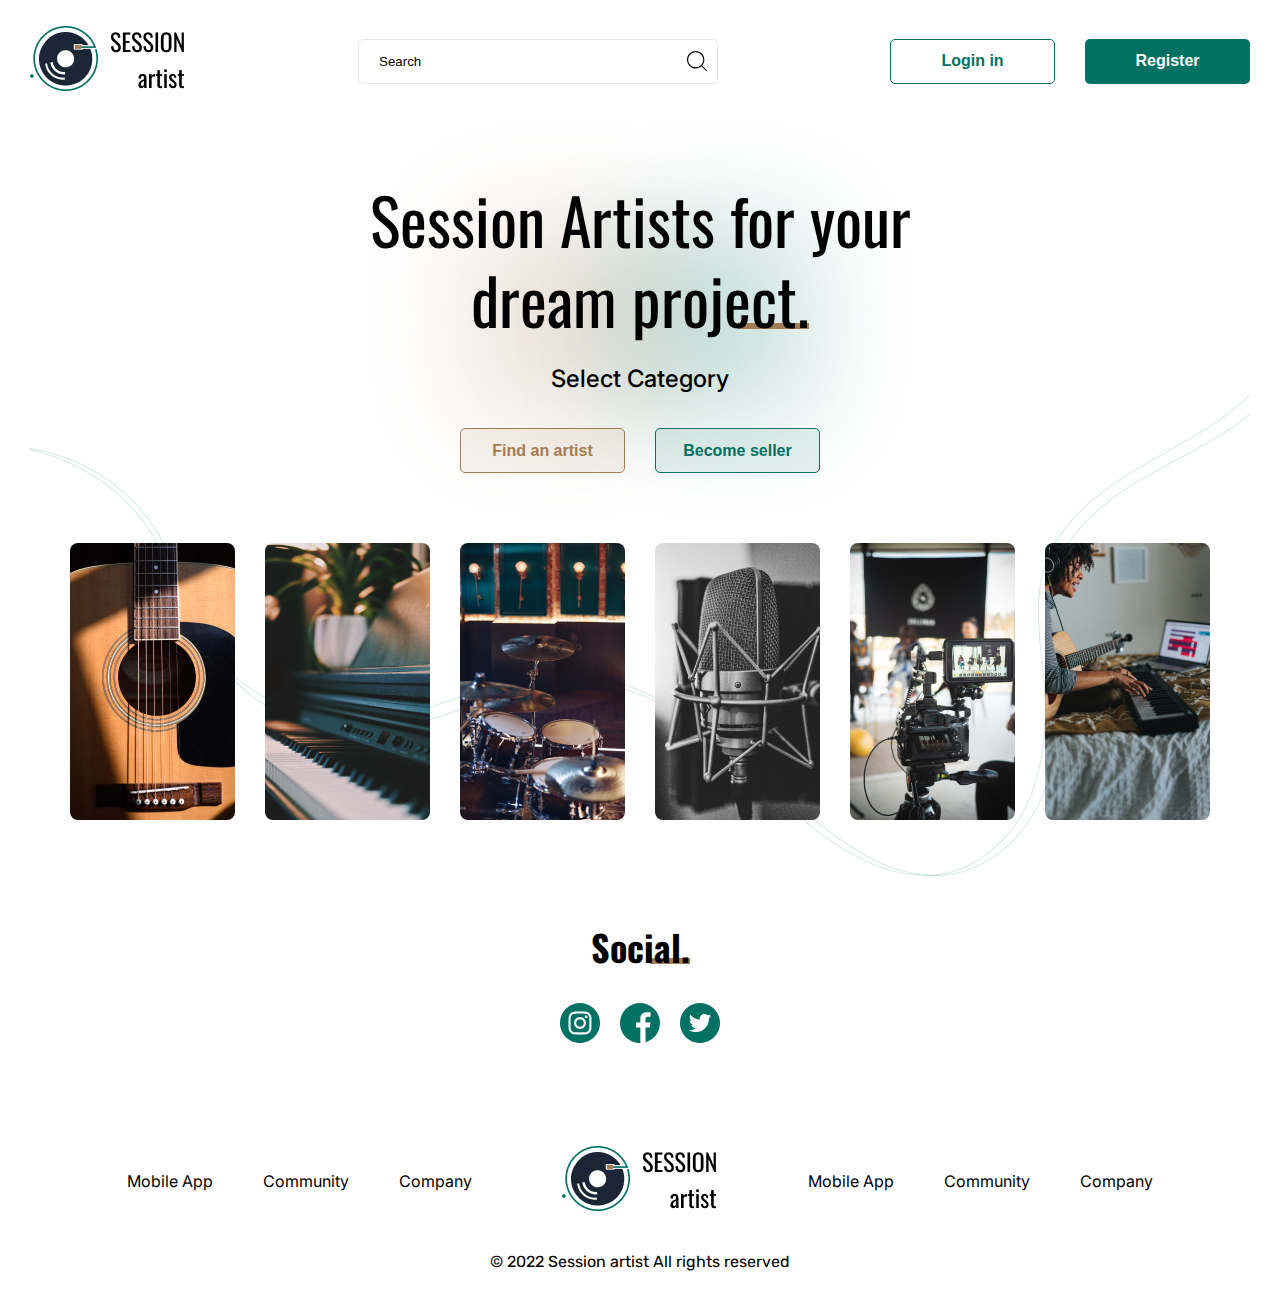
==== index.html @ 49d8aabd "changed styled buttons" ====
<!DOCTYPE html>
<html lang="ru">

<head>
    <meta charset="utf-8">
    <meta http-equiv="X-UA-Compatible" content="IE=edge">
    <meta name="viewport" content="width=device-width, initial-scale=1.0">
    <link href="./css/style.css" rel="stylesheet">
    <title>Session Artist</title>
</head>

<body>
    <header>
        <div class="container">
            <div class="header__wrap">
                <a href="/"><img src="./images/logo.png" alt="logo" /></a>

                <div class="search-block">
                    <svg width="20" height="20" viewBox="0 0 20 20" fill="none" xmlns="http://www.w3.org/2000/svg">
                        <path
                            d="M19.7256 18.9889L15.2097 14.4538C16.5957 12.8665 17.3604 10.8581 17.3604 8.72728C17.3604 6.40138 16.4584 4.21493 14.8209 2.57041C13.1834 0.925893 11.0062 0.0200195 8.69023 0.0200195C6.37422 0.0200195 4.19708 0.925893 2.55956 2.57041C0.922038 4.21493 0.0200195 6.40138 0.0200195 8.72728C0.0200195 11.0532 0.922038 13.2396 2.55956 14.8842C4.19708 16.5287 6.37422 17.4345 8.69023 17.4345C10.812 17.4345 12.8118 16.6665 14.3923 15.2746L18.9082 19.8098C19.0211 19.9231 19.169 19.9798 19.3169 19.9798C19.4648 19.9798 19.6127 19.9231 19.7256 19.8098C19.9513 19.583 19.9513 19.2157 19.7256 18.9889ZM3.3769 14.0633C1.95783 12.6379 1.17605 10.7428 1.17605 8.72728C1.17605 6.71175 1.95783 4.81667 3.3769 3.39125C4.79626 1.96612 6.68327 1.18099 8.69023 1.18099C10.6972 1.18099 12.5842 1.96612 14.0036 3.39125C15.4226 4.81667 16.2044 6.71175 16.2044 8.72728C16.2044 10.7428 15.4226 12.6379 14.0036 14.0633C12.5842 15.4885 10.6972 16.2736 8.69023 16.2736C6.68327 16.2736 4.79626 15.4885 3.3769 14.0633Z"
                            fill="black" />
                    </svg>
                    <input class="search-block__input" placeholder="Search" type="Search" id="site-search" name="q">
                </div>

                <div class="actions">
                    <button class="button-green-border">Login in</button>
                    <button class="button">Register</button>
                </div>
            </div>
        </div>
    </header>

    <section>
        <div class="container">
            <div class="offer">
                <div class="offer__info">

                    <h1 class="offer__title">Session Artists for your
                        dream <span class="offer__title_wrap line">project.</span></h1>
                    <span class="offer__description">Select Category</span>
                </div>

                <div class="actions">
                    <button class="button-brown">Find an artist</button>
                    <button class="button-green-border-light">Become seller</button>
                </div>

                <ul class="offer__list">
                    <li class="offer__item"><img src="./images/categories/guitar.png" alt="guitar" />
                        <div class="offer__item-popup">Guitar.</div>
                    </li>
                    <li class="offer__item"><img src="./images/categories/piano.png" alt="piano" />
                        <div class="offer__item-popup">Piano.</div>
                    </li>
                    <li class="offer__item"><img src="./images/categories/drums.png" alt="drums" />
                        <div class="offer__item-popup">Drums.</div>
                    </li>
                    <li class="offer__item"><img src="./images/categories/vocal.png" alt="vocal" />
                        <div class="offer__item-popup">Vocal.</div>
                    </li>
                    <li class="offer__item"><img src="./images/categories/video.png" alt="video" />
                        <div class="offer__item-popup">Video.</div>
                    </li>
                    <li class="offer__item"><img src="./images/categories/recorder.png" alt="recorder" />
                        <div class="offer__item-popup">Recorder.</div>
                    </li>
                </ul>

                <div class="social">
                    <h2 class="social__title">
                        <div class="social__title_wrap">Social.</div>
                    </h2>
                    <ul class="social__list">
                        <li class="social__item">
                            <a href="#"><svg width="40" height="40" viewBox="0 0 40 40" fill="none"
                                    xmlns="http://www.w3.org/2000/svg">
                                    <g clip-path="url(#clip0_19_472)">
                                        <path
                                            d="M23.8281 20C23.8281 22.1143 22.1143 23.8281 20 23.8281C17.8857 23.8281 16.1719 22.1143 16.1719 20C16.1719 17.8857 17.8857 16.1719 20 16.1719C22.1143 16.1719 23.8281 17.8857 23.8281 20Z"
                                            fill="#007163" />
                                        <path
                                            d="M28.9526 13.2269C28.7686 12.7282 28.475 12.2769 28.0936 11.9064C27.7231 11.5249 27.272 11.2313 26.7731 11.0473C26.3684 10.8901 25.7605 10.7031 24.6408 10.6521C23.4296 10.5969 23.0664 10.585 20 10.585C16.9333 10.585 16.5701 10.5966 15.3592 10.6518C14.2395 10.7031 13.6313 10.8901 13.2269 11.0473C12.728 11.2313 12.2766 11.5249 11.9064 11.9064C11.525 12.2769 11.2314 12.7279 11.0471 13.2269C10.8899 13.6315 10.7028 14.2397 10.6519 15.3594C10.5966 16.5704 10.5847 16.9335 10.5847 20.0002C10.5847 23.0667 10.5966 23.4298 10.6519 24.6411C10.7028 25.7607 10.8899 26.3687 11.0471 26.7733C11.2314 27.2723 11.5247 27.7233 11.9061 28.0938C12.2766 28.4753 12.7277 28.7689 13.2266 28.9529C13.6313 29.1104 14.2395 29.2974 15.3592 29.3484C16.5701 29.4036 16.933 29.4152 19.9997 29.4152C23.0667 29.4152 23.4299 29.4036 24.6405 29.3484C25.7602 29.2974 26.3684 29.1104 26.7731 28.9529C27.7747 28.5665 28.5663 27.7749 28.9526 26.7733C29.1098 26.3687 29.2969 25.7607 29.3481 24.6411C29.4034 23.4298 29.415 23.0667 29.415 20.0002C29.415 16.9335 29.4034 16.5704 29.3481 15.3594C29.2972 14.2397 29.1101 13.6315 28.9526 13.2269ZM20 25.8972C16.7429 25.8972 14.1025 23.2571 14.1025 19.9999C14.1025 16.7428 16.7429 14.1027 20 14.1027C23.2568 14.1027 25.8972 16.7428 25.8972 19.9999C25.8972 23.2571 23.2568 25.8972 20 25.8972ZM26.1304 15.2477C25.3693 15.2477 24.7522 14.6307 24.7522 13.8696C24.7522 13.1085 25.3693 12.4914 26.1304 12.4914C26.8915 12.4914 27.5085 13.1085 27.5085 13.8696C27.5082 14.6307 26.8915 15.2477 26.1304 15.2477Z"
                                            fill="#007163" />
                                        <path
                                            d="M20 0C8.95599 0 0 8.95599 0 20C0 31.044 8.95599 40 20 40C31.044 40 40 31.044 40 20C40 8.95599 31.044 0 20 0ZM31.4151 24.7348C31.3596 25.9573 31.1652 26.792 30.8813 27.5226C30.2847 29.0652 29.0652 30.2847 27.5226 30.8813C26.7923 31.1652 25.9573 31.3593 24.7351 31.4151C23.5104 31.4709 23.1192 31.4844 20.0003 31.4844C16.8811 31.4844 16.4902 31.4709 15.2652 31.4151C14.043 31.3593 13.208 31.1652 12.4777 30.8813C11.7111 30.593 11.0172 30.141 10.4434 29.5566C9.85931 28.9832 9.40735 28.2889 9.11896 27.5226C8.83514 26.7923 8.64075 25.9573 8.58521 24.7351C8.52875 23.5101 8.51562 23.1189 8.51562 20C8.51562 16.8811 8.52875 16.4899 8.5849 15.2652C8.64044 14.0427 8.83453 13.208 9.11835 12.4774C9.40674 11.7111 9.85901 11.0168 10.4434 10.4434C11.0168 9.85901 11.7111 9.40704 12.4774 9.11865C13.208 8.83484 14.0427 8.64075 15.2652 8.5849C16.4899 8.52905 16.8811 8.51562 20 8.51562C23.1189 8.51562 23.5101 8.52905 24.7348 8.58521C25.9573 8.64075 26.792 8.83484 27.5226 9.11835C28.2889 9.40674 28.9832 9.85901 29.5569 10.4434C30.141 11.0172 30.5933 11.7111 30.8813 12.4774C31.1655 13.208 31.3596 14.0427 31.4154 15.2652C31.4713 16.4899 31.4844 16.8811 31.4844 20C31.4844 23.1189 31.4713 23.5101 31.4151 24.7348Z"
                                            fill="#007163" />
                                    </g>
                                    <defs>
                                        <clipPath id="clip0_19_472">
                                            <rect width="40" height="40" fill="white" />
                                        </clipPath>
                                    </defs>
                                </svg>
                            </a></li>
                        <li class="social__item"> <a href="#"><svg width="40" height="40" viewBox="0 0 40 40"
                                    fill="none" xmlns="http://www.w3.org/2000/svg">
                                    <g clip-path="url(#clip0_21_476)">
                                        <path
                                            d="M40 20C40 8.95312 31.0469 0 20 0C8.95312 0 0 8.95312 0 20C0 31.0469 8.95312 40 20 40C20.1172 40 20.2344 40 20.3516 39.9922V24.4297H16.0547V19.4219H20.3516V15.7344C20.3516 11.4609 22.9609 9.13281 26.7734 9.13281C28.6016 9.13281 30.1719 9.26562 30.625 9.32812V13.7969H28C25.9297 13.7969 25.5234 14.7812 25.5234 16.2266V19.4141H30.4844L29.8359 24.4219H25.5234V39.2266C33.8828 36.8281 40 29.1328 40 20Z"
                                            fill="#007163" />
                                    </g>
                                    <defs>
                                        <clipPath id="clip0_21_476">
                                            <rect width="40" height="40" fill="white" />
                                        </clipPath>
                                    </defs>
                                </svg></a></li>
                        <li class="social__item"> <a href="#"><svg width="40" height="40" viewBox="0 0 40 40"
                                    fill="none" xmlns="http://www.w3.org/2000/svg">
                                    <path
                                        d="M20 0C8.97204 0 0 8.97204 0 20C0 31.0271 8.97204 40 20 40C31.0271 40 40 31.0271 40 20C40 8.97204 31.0288 0 20 0ZM28.9221 15.4225C28.931 15.6207 28.9358 15.8205 28.9358 16.0203C28.9358 22.1034 24.3068 29.1154 15.8374 29.1154C13.2377 29.1154 10.8177 28.3558 8.78112 27.0491C9.14122 27.0918 9.50777 27.1135 9.87916 27.1135C12.0366 27.1135 14.0208 26.3772 15.5966 25.143C13.5825 25.1059 11.8819 23.7751 11.2962 21.9455C11.5766 21.9987 11.8658 22.0285 12.1614 22.0285C12.5812 22.0285 12.9888 21.9737 13.3747 21.8682C11.2688 21.4461 9.68259 19.5859 9.68259 17.3544C9.68259 17.3351 9.68259 17.3149 9.6834 17.2964C10.3037 17.6404 11.0135 17.8482 11.7675 17.8716C10.5333 17.0474 9.72045 15.6376 9.72045 14.0409C9.72045 13.1966 9.94683 12.4055 10.3432 11.7256C12.6126 14.5114 16.0058 16.3433 19.8308 16.5367C19.7519 16.1991 19.7124 15.8487 19.7124 15.487C19.7124 12.9453 21.7731 10.8837 24.3148 10.8837C25.6392 10.8837 26.834 11.4428 27.675 12.3371C28.7247 12.1308 29.7076 11.749 30.5994 11.2197C30.253 12.2952 29.5255 13.1966 28.5725 13.767C29.5045 13.6558 30.3939 13.4093 31.2165 13.0428C30.6026 13.9644 29.822 14.7756 28.9221 15.4225Z"
                                        fill="#007163" />
                                </svg>
                            </a>
                        </li>
                    </ul>
                </div>
            </div>

        </div>
    </section>

    <footer>
        <div class="container">
            <nav class="footer__nav">
                <ul>
                    <li class="footer__nav-item"><a href="#">Mobile App</a></li>
                    <li class="footer__nav-item"><a href="#">Community</a></li>
                    <li class="footer__nav-item"><a href="#">Company</a></li>
                    <li class="footer__logo">
                        <a href="/"><img src="./images/logo.png" alt="logo" /></a>
                    </li>
                    <li class="footer__nav-item"><a href="#">Mobile App</a></li>
                    <li class="footer__nav-item"><a href="#">Community</a></li>
                    <li class="footer__nav-item"><a href="#">Company</a></li>
                </ul>
            </nav>
            <div class="copy">© 2022 Session artist All rights reserved</div>
        </div>
    </footer>

</body>

</html>
---- css/style.css ----
@import url("https://fonts.googleapis.com/css2?family=Oswald&display=swap");
@import url("https://fonts.googleapis.com/css2?family=Inter:wght@500&display=swap");
@import url("https://fonts.googleapis.com/css2?family=Inter&display=swap");
@import url("https://fonts.googleapis.com/css2?family=Rubik&display=swap");

:root {
  --main-bg-color: #007163;
  --white-text-color: #fff;
}

html,
body {
  margin: 0;
  color: #000;
  font-family: "Inter", sans-serif;
}

* {
  box-sizing: border-box;
  margin: 0;
  padding: 0;
}

::-webkit-scrollbar {
  width: 8px;
}

::-webkit-scrollbar-track {
  -webkit-box-shadow: 5px 5px 5px -5px rgba(34, 60, 80, 0.2) inset;
  background-color: #f9f9fd;
  border-radius: 10px;
}

::-webkit-scrollbar-thumb {
  border-radius: 10px;
  background: linear-gradient(180deg, rgba(0, 236, 209, 0.377), #007163);
}

h1,
h2,
h3 {
  font-family: "Oswald", sans-serif;
}

a {
  color: inherit;
  text-decoration: none;
}

.container {
  display: flex;
  flex-direction: column;
  justify-content: flex-start;
  align-items: center;
  width: 100%;
  max-width: 1440px;
  margin: 0 auto;
  padding: 0 30px;
  box-sizing: border-box;
  background-color: transparent;
}

.button {
  min-height: 45px;
  min-width: 165px;
  font-weight: 600;
  font-size: 16px;
  border-radius: 5px;
  cursor: pointer;
  transition: 0.25s;
  background-color: var(--main-bg-color);
  border: none;
  border-radius: 5px;
  color: var(--white-text-color);
}

.button:hover {
  background-color: #007163cc;
}

.button-green-border {
  background-color: transparent;
  min-height: 45px;
  min-width: 165px;
  font-weight: 600;
  font-size: 16px;
  border: 1px solid #007163;
  color: #007163;
  border-radius: 5px;
  cursor: pointer;
  transition: 0.25s;
}

.button-green-border:hover {
  background-color: #0071630d;
}

.button-green-border-light {
  background: rgba(0, 113, 99, 0.1);
  min-height: 45px;
  min-width: 165px;
  font-weight: 600;
  font-size: 16px;
  border: 1px solid #007163;
  color: #007163;
  border-radius: 5px;
  cursor: pointer;
  transition: 0.25s;
}

.button-green-border-light:hover {
  background-color: #00716338;
}

.button-brown {
  min-height: 45px;
  min-width: 165px;
  font-weight: 600;
  font-size: 16px;
  background-color: rgba(166, 124, 82, 0.1);
  border: 1px solid #a67c52;
  border-radius: 5px;
  color: #a67c52;
  cursor: pointer;
  transition: 0.25s;
}

.button-brown:hover {
  background-color: #a67c5238;
}

/*HEADER*/

.header__wrap {
  width: 100%;
  display: flex;
  justify-content: space-between;
  align-items: center;
  padding: 23px 0px 20px;
}

.search-block {
  display: flex;
  width: 100%;
  max-width: 360px;
  align-items: center;
  align-content: center;
  position: relative;
  z-index: 100;
}

.search-block svg {
  position: absolute;
  right: 11px;
}

.search-block__input {
  min-height: 45px;
  padding: 0px 40px 0px 20px;
  border: 1px solid #e8e8e8;
  border-radius: 5px;
  width: 100%;
}

.search-block__input::placeholder {
  color: #000000;
}

.search-block__input:focus {
  outline: 0;
}

.actions {
  display: flex;
  align-items: center;
  align-content: center;
  gap: 30px;
}

/*OFFER*/

.offer {
  display: flex;
  flex-direction: column;
  justify-content: center;
  align-items: center;
  width: 100%;
  background-image: url("/images/background.png");
  background-position: center;
  background-size: cover;
  padding: 60px 0px 100px;
  position: relative;
}

.offer__title {
  font-size: 64px;
  line-height: 80px;
  text-align: center;
  margin: 0 0 25px;
  position: relative;
  font-weight: 400;
  z-index: 100;
}

.offer__title_wrap {
  position: relative;
}

.offer__title_wrap:before {
  position: absolute;
  right: 0;
  bottom: 17px;
  z-index: -1;
  width: 40%;
  border-bottom: 6px solid #a67c52;
  content: "";
}

.offer__info {
  width: 100%;
  display: flex;
  justify-content: center;
  text-align: center;
  flex-direction: column;
  max-width: 545px;
  position: relative;
}

.offer__info:after {
  content: "";
  display: block;
  width: 200px;
  height: 200px;
  position: absolute;
  top: 40px;
  left: 45%;
  background: #007163;
  opacity: 0.2;
  filter: blur(50px);
}

.offer__info:before {
  content: "";
  display: block;
  width: 200px;
  height: 200px;
  position: absolute;
  top: 40px;
  right: 45%;
  background: #a67c52;
  opacity: 0.2;
  filter: blur(50px);
}

.offer__description {
  font-weight: 500;
  font-size: 24px;
  line-height: 29px;
  margin: 0 0 35px;
  position: relative;
  z-index: 100;
}

.offer .offer__list {
  width: 100%;
  display: flex;
  margin: 70px 0px 100px;
  justify-content: center;
  align-items: center;
  list-style: none;
  display: flex;
  gap: 30px;
}

.offer .offer__item {
  display: flex;
  position: relative;
  border-radius: 8px;
  overflow: hidden;
  cursor: pointer;
}

.offer__item-popup {
  display: flex;
  justify-content: center;
  align-items: center;
  opacity: 0;
  position: absolute;
  bottom: 0;
  left: 50%;
  transform: translate(-50%, 0);
  transition: 0.5s;
  height: 100%;
  width: 100%;
  font-size: 22px;
  background-image: linear-gradient(
    0deg,
    rgba(0, 113, 99, 0.7),
    rgba(0, 113, 99, 0.7)
  );
  padding: 10px 5px;
  color: #fff;
}

.offer .offer__item:hover .offer__item-popup {
  opacity: 1;
}

/*SOCIAL*/

.social {
  width: 100%;
  display: flex;
  justify-content: center;
  flex-direction: column;
  align-items: center;
}

.social__title {
  display: flex;
  justify-content: center;
  width: 100%;
  font-size: 36px;
  margin: 0 0 30px;
}

.social__title_wrap {
  position: relative;
}

.social__title_wrap:before {
  position: absolute;
  right: 0;
  bottom: 9px;
  z-index: -1;
  width: 40%;
  border-bottom: 6px solid #a67c52;
  content: "";
}

.social__list {
  display: flex;
  list-style: none;
  margin: 0;
  padding: 0;
  gap: 20px;
}

.social__item {
  display: flex;
  cursor: pointer;
  width: 40px;
  height: 40px;
}

.social__item:hover svg {
  opacity: 0.7;
}

/*FOOTER*/

footer {
  padding: 0 0 20px;
}

.footer__nav {
  display: flex;
  width: 100%;
  margin: 0 0 33px;
}

.footer__nav ul {
  display: flex;
  width: 100%;
  list-style: none;
  margin: 0;
  padding: 0;
  justify-content: center;
  align-items: center;
  gap: 50px;
}

.footer__nav-item {
  transition: 0.25s;
}

.footer__nav-item:hover {
  color: var(--main-bg-color);
}

.footer__logo {
  display: flex;
  margin: 0px 40px;
}

.copy {
  font-family: "Rubik";
}
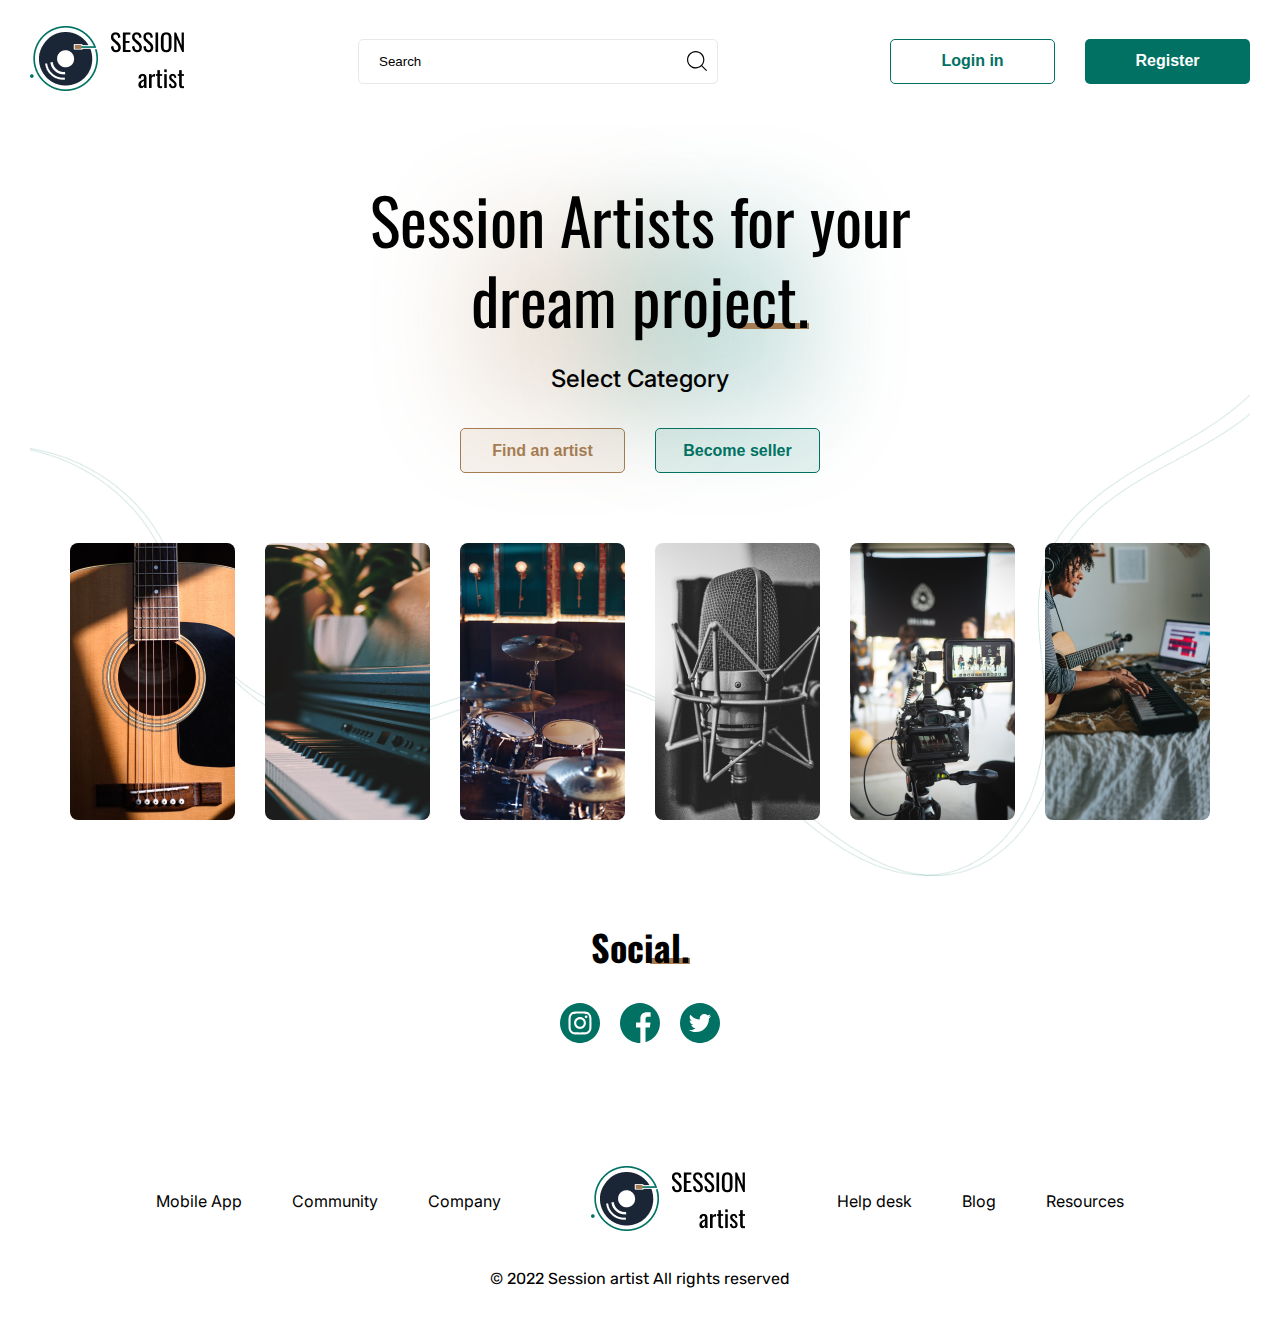
==== commit 8d8a2587: "add new page" ====
--- a/index.html
+++ b/index.html
@@ -10,137 +10,125 @@
 </head>
 
 <body>
-    <header>
-        <div class="container">
-            <div class="header__wrap">
-                <a href="/"><img src="./images/logo.png" alt="logo" /></a>
+    <div class="container">
+        <header>
+            <a href="/"><img src="./images/logo.png" alt="logo" /></a>
 
-                <div class="search-block">
-                    <svg width="20" height="20" viewBox="0 0 20 20" fill="none" xmlns="http://www.w3.org/2000/svg">
-                        <path
-                            d="M19.7256 18.9889L15.2097 14.4538C16.5957 12.8665 17.3604 10.8581 17.3604 8.72728C17.3604 6.40138 16.4584 4.21493 14.8209 2.57041C13.1834 0.925893 11.0062 0.0200195 8.69023 0.0200195C6.37422 0.0200195 4.19708 0.925893 2.55956 2.57041C0.922038 4.21493 0.0200195 6.40138 0.0200195 8.72728C0.0200195 11.0532 0.922038 13.2396 2.55956 14.8842C4.19708 16.5287 6.37422 17.4345 8.69023 17.4345C10.812 17.4345 12.8118 16.6665 14.3923 15.2746L18.9082 19.8098C19.0211 19.9231 19.169 19.9798 19.3169 19.9798C19.4648 19.9798 19.6127 19.9231 19.7256 19.8098C19.9513 19.583 19.9513 19.2157 19.7256 18.9889ZM3.3769 14.0633C1.95783 12.6379 1.17605 10.7428 1.17605 8.72728C1.17605 6.71175 1.95783 4.81667 3.3769 3.39125C4.79626 1.96612 6.68327 1.18099 8.69023 1.18099C10.6972 1.18099 12.5842 1.96612 14.0036 3.39125C15.4226 4.81667 16.2044 6.71175 16.2044 8.72728C16.2044 10.7428 15.4226 12.6379 14.0036 14.0633C12.5842 15.4885 10.6972 16.2736 8.69023 16.2736C6.68327 16.2736 4.79626 15.4885 3.3769 14.0633Z"
-                            fill="black" />
-                    </svg>
-                    <input class="search-block__input" placeholder="Search" type="Search" id="site-search" name="q">
-                </div>
+            <div class="search-block">
+                <svg width="20" height="20" viewBox="0 0 20 20" fill="none" xmlns="http://www.w3.org/2000/svg">
+                    <path
+                        d="M19.7256 18.9889L15.2097 14.4538C16.5957 12.8665 17.3604 10.8581 17.3604 8.72728C17.3604 6.40138 16.4584 4.21493 14.8209 2.57041C13.1834 0.925893 11.0062 0.0200195 8.69023 0.0200195C6.37422 0.0200195 4.19708 0.925893 2.55956 2.57041C0.922038 4.21493 0.0200195 6.40138 0.0200195 8.72728C0.0200195 11.0532 0.922038 13.2396 2.55956 14.8842C4.19708 16.5287 6.37422 17.4345 8.69023 17.4345C10.812 17.4345 12.8118 16.6665 14.3923 15.2746L18.9082 19.8098C19.0211 19.9231 19.169 19.9798 19.3169 19.9798C19.4648 19.9798 19.6127 19.9231 19.7256 19.8098C19.9513 19.583 19.9513 19.2157 19.7256 18.9889ZM3.3769 14.0633C1.95783 12.6379 1.17605 10.7428 1.17605 8.72728C1.17605 6.71175 1.95783 4.81667 3.3769 3.39125C4.79626 1.96612 6.68327 1.18099 8.69023 1.18099C10.6972 1.18099 12.5842 1.96612 14.0036 3.39125C15.4226 4.81667 16.2044 6.71175 16.2044 8.72728C16.2044 10.7428 15.4226 12.6379 14.0036 14.0633C12.5842 15.4885 10.6972 16.2736 8.69023 16.2736C6.68327 16.2736 4.79626 15.4885 3.3769 14.0633Z"
+                        fill="black" />
+                </svg>
+                <input class="search-block__input" placeholder="Search" type="Search" id="site-search" name="q">
+            </div>
 
-                <div class="actions">
-                    <button class="button-green-border">Login in</button>
-                    <button class="button">Register</button>
-                </div>
+            <div class="actions">
+                <button class="button-green-border">Login in</button>
+                <button class="button">Register</button>
             </div>
-        </div>
-    </header>
+        </header>
 
-    <section>
-        <div class="container">
-            <div class="offer">
-                <div class="offer__info">
+        <main class="offer">
+            <div class="offer__info">
+                <h1 class="offer__title">Session Artists for your
+                    dream <span class="offer__title_wrap line">project.</span></h1>
+                <span class="offer__description">Select Category</span>
+            </div>
 
-                    <h1 class="offer__title">Session Artists for your
-                        dream <span class="offer__title_wrap line">project.</span></h1>
-                    <span class="offer__description">Select Category</span>
-                </div>
+            <div class="actions">
+                <button class="button-brown">Find an artist</button>
+                <button class="button-green-border-light">Become seller</button>
+            </div>
 
-                <div class="actions">
-                    <button class="button-brown">Find an artist</button>
-                    <button class="button-green-border-light">Become seller</button>
-                </div>
+            <ul class="offer__list">
+                <li class="offer__item"><img src="./images/categories/guitar.png" alt="guitar" />
+                    <a href="guitarists.html" class="offer__item-popup">Guitar.</a>
+                </li>
+                <li class="offer__item"><img src="./images/categories/piano.png" alt="piano" />
+                    <div class="offer__item-popup">Piano.</div>
+                </li>
+                <li class="offer__item"><img src="./images/categories/drums.png" alt="drums" />
+                    <div class="offer__item-popup">Drums.</div>
+                </li>
+                <li class="offer__item"><img src="./images/categories/vocal.png" alt="vocal" />
+                    <div class="offer__item-popup">Vocal.</div>
+                </li>
+                <li class="offer__item"><img src="./images/categories/video.png" alt="video" />
+                    <div class="offer__item-popup">Video.</div>
+                </li>
+                <li class="offer__item"><img src="./images/categories/recorder.png" alt="recorder" />
+                    <div class="offer__item-popup">Recorder.</div>
+                </li>
+            </ul>
 
-                <ul class="offer__list">
-                    <li class="offer__item"><img src="./images/categories/guitar.png" alt="guitar" />
-                        <div class="offer__item-popup">Guitar.</div>
-                    </li>
-                    <li class="offer__item"><img src="./images/categories/piano.png" alt="piano" />
-                        <div class="offer__item-popup">Piano.</div>
-                    </li>
-                    <li class="offer__item"><img src="./images/categories/drums.png" alt="drums" />
-                        <div class="offer__item-popup">Drums.</div>
-                    </li>
-                    <li class="offer__item"><img src="./images/categories/vocal.png" alt="vocal" />
-                        <div class="offer__item-popup">Vocal.</div>
-                    </li>
-                    <li class="offer__item"><img src="./images/categories/video.png" alt="video" />
-                        <div class="offer__item-popup">Video.</div>
-                    </li>
-                    <li class="offer__item"><img src="./images/categories/recorder.png" alt="recorder" />
-                        <div class="offer__item-popup">Recorder.</div>
+            <div class="social">
+                <h2 class="social__title">
+                    <div class="social__title_wrap">Social.</div>
+                </h2>
+                <ul class="social__list">
+                    <li class="social__item">
+                        <a href="#"><svg width="40" height="40" viewBox="0 0 40 40" fill="none"
+                                xmlns="http://www.w3.org/2000/svg">
+                                <g clip-path="url(#clip0_19_472)">
+                                    <path
+                                        d="M23.8281 20C23.8281 22.1143 22.1143 23.8281 20 23.8281C17.8857 23.8281 16.1719 22.1143 16.1719 20C16.1719 17.8857 17.8857 16.1719 20 16.1719C22.1143 16.1719 23.8281 17.8857 23.8281 20Z"
+                                        fill="#007163" />
+                                    <path
+                                        d="M28.9526 13.2269C28.7686 12.7282 28.475 12.2769 28.0936 11.9064C27.7231 11.5249 27.272 11.2313 26.7731 11.0473C26.3684 10.8901 25.7605 10.7031 24.6408 10.6521C23.4296 10.5969 23.0664 10.585 20 10.585C16.9333 10.585 16.5701 10.5966 15.3592 10.6518C14.2395 10.7031 13.6313 10.8901 13.2269 11.0473C12.728 11.2313 12.2766 11.5249 11.9064 11.9064C11.525 12.2769 11.2314 12.7279 11.0471 13.2269C10.8899 13.6315 10.7028 14.2397 10.6519 15.3594C10.5966 16.5704 10.5847 16.9335 10.5847 20.0002C10.5847 23.0667 10.5966 23.4298 10.6519 24.6411C10.7028 25.7607 10.8899 26.3687 11.0471 26.7733C11.2314 27.2723 11.5247 27.7233 11.9061 28.0938C12.2766 28.4753 12.7277 28.7689 13.2266 28.9529C13.6313 29.1104 14.2395 29.2974 15.3592 29.3484C16.5701 29.4036 16.933 29.4152 19.9997 29.4152C23.0667 29.4152 23.4299 29.4036 24.6405 29.3484C25.7602 29.2974 26.3684 29.1104 26.7731 28.9529C27.7747 28.5665 28.5663 27.7749 28.9526 26.7733C29.1098 26.3687 29.2969 25.7607 29.3481 24.6411C29.4034 23.4298 29.415 23.0667 29.415 20.0002C29.415 16.9335 29.4034 16.5704 29.3481 15.3594C29.2972 14.2397 29.1101 13.6315 28.9526 13.2269ZM20 25.8972C16.7429 25.8972 14.1025 23.2571 14.1025 19.9999C14.1025 16.7428 16.7429 14.1027 20 14.1027C23.2568 14.1027 25.8972 16.7428 25.8972 19.9999C25.8972 23.2571 23.2568 25.8972 20 25.8972ZM26.1304 15.2477C25.3693 15.2477 24.7522 14.6307 24.7522 13.8696C24.7522 13.1085 25.3693 12.4914 26.1304 12.4914C26.8915 12.4914 27.5085 13.1085 27.5085 13.8696C27.5082 14.6307 26.8915 15.2477 26.1304 15.2477Z"
+                                        fill="#007163" />
+                                    <path
+                                        d="M20 0C8.95599 0 0 8.95599 0 20C0 31.044 8.95599 40 20 40C31.044 40 40 31.044 40 20C40 8.95599 31.044 0 20 0ZM31.4151 24.7348C31.3596 25.9573 31.1652 26.792 30.8813 27.5226C30.2847 29.0652 29.0652 30.2847 27.5226 30.8813C26.7923 31.1652 25.9573 31.3593 24.7351 31.4151C23.5104 31.4709 23.1192 31.4844 20.0003 31.4844C16.8811 31.4844 16.4902 31.4709 15.2652 31.4151C14.043 31.3593 13.208 31.1652 12.4777 30.8813C11.7111 30.593 11.0172 30.141 10.4434 29.5566C9.85931 28.9832 9.40735 28.2889 9.11896 27.5226C8.83514 26.7923 8.64075 25.9573 8.58521 24.7351C8.52875 23.5101 8.51562 23.1189 8.51562 20C8.51562 16.8811 8.52875 16.4899 8.5849 15.2652C8.64044 14.0427 8.83453 13.208 9.11835 12.4774C9.40674 11.7111 9.85901 11.0168 10.4434 10.4434C11.0168 9.85901 11.7111 9.40704 12.4774 9.11865C13.208 8.83484 14.0427 8.64075 15.2652 8.5849C16.4899 8.52905 16.8811 8.51562 20 8.51562C23.1189 8.51562 23.5101 8.52905 24.7348 8.58521C25.9573 8.64075 26.792 8.83484 27.5226 9.11835C28.2889 9.40674 28.9832 9.85901 29.5569 10.4434C30.141 11.0172 30.5933 11.7111 30.8813 12.4774C31.1655 13.208 31.3596 14.0427 31.4154 15.2652C31.4713 16.4899 31.4844 16.8811 31.4844 20C31.4844 23.1189 31.4713 23.5101 31.4151 24.7348Z"
+                                        fill="#007163" />
+                                </g>
+                                <defs>
+                                    <clipPath id="clip0_19_472">
+                                        <rect width="40" height="40" fill="white" />
+                                    </clipPath>
+                                </defs>
+                            </svg>
+                        </a></li>
+                    <li class="social__item"> <a href="#"><svg width="40" height="40" viewBox="0 0 40 40" fill="none"
+                                xmlns="http://www.w3.org/2000/svg">
+                                <g clip-path="url(#clip0_21_476)">
+                                    <path
+                                        d="M40 20C40 8.95312 31.0469 0 20 0C8.95312 0 0 8.95312 0 20C0 31.0469 8.95312 40 20 40C20.1172 40 20.2344 40 20.3516 39.9922V24.4297H16.0547V19.4219H20.3516V15.7344C20.3516 11.4609 22.9609 9.13281 26.7734 9.13281C28.6016 9.13281 30.1719 9.26562 30.625 9.32812V13.7969H28C25.9297 13.7969 25.5234 14.7812 25.5234 16.2266V19.4141H30.4844L29.8359 24.4219H25.5234V39.2266C33.8828 36.8281 40 29.1328 40 20Z"
+                                        fill="#007163" />
+                                </g>
+                                <defs>
+                                    <clipPath id="clip0_21_476">
+                                        <rect width="40" height="40" fill="white" />
+                                    </clipPath>
+                                </defs>
+                            </svg></a></li>
+                    <li class="social__item"> <a href="#"><svg width="40" height="40" viewBox="0 0 40 40" fill="none"
+                                xmlns="http://www.w3.org/2000/svg">
+                                <path
+                                    d="M20 0C8.97204 0 0 8.97204 0 20C0 31.0271 8.97204 40 20 40C31.0271 40 40 31.0271 40 20C40 8.97204 31.0288 0 20 0ZM28.9221 15.4225C28.931 15.6207 28.9358 15.8205 28.9358 16.0203C28.9358 22.1034 24.3068 29.1154 15.8374 29.1154C13.2377 29.1154 10.8177 28.3558 8.78112 27.0491C9.14122 27.0918 9.50777 27.1135 9.87916 27.1135C12.0366 27.1135 14.0208 26.3772 15.5966 25.143C13.5825 25.1059 11.8819 23.7751 11.2962 21.9455C11.5766 21.9987 11.8658 22.0285 12.1614 22.0285C12.5812 22.0285 12.9888 21.9737 13.3747 21.8682C11.2688 21.4461 9.68259 19.5859 9.68259 17.3544C9.68259 17.3351 9.68259 17.3149 9.6834 17.2964C10.3037 17.6404 11.0135 17.8482 11.7675 17.8716C10.5333 17.0474 9.72045 15.6376 9.72045 14.0409C9.72045 13.1966 9.94683 12.4055 10.3432 11.7256C12.6126 14.5114 16.0058 16.3433 19.8308 16.5367C19.7519 16.1991 19.7124 15.8487 19.7124 15.487C19.7124 12.9453 21.7731 10.8837 24.3148 10.8837C25.6392 10.8837 26.834 11.4428 27.675 12.3371C28.7247 12.1308 29.7076 11.749 30.5994 11.2197C30.253 12.2952 29.5255 13.1966 28.5725 13.767C29.5045 13.6558 30.3939 13.4093 31.2165 13.0428C30.6026 13.9644 29.822 14.7756 28.9221 15.4225Z"
+                                    fill="#007163" />
+                            </svg>
+                        </a>
                     </li>
                 </ul>
+            </div>
+        </main>
 
-                <div class="social">
-                    <h2 class="social__title">
-                        <div class="social__title_wrap">Social.</div>
-                    </h2>
-                    <ul class="social__list">
-                        <li class="social__item">
-                            <a href="#"><svg width="40" height="40" viewBox="0 0 40 40" fill="none"
-                                    xmlns="http://www.w3.org/2000/svg">
-                                    <g clip-path="url(#clip0_19_472)">
-                                        <path
-                                            d="M23.8281 20C23.8281 22.1143 22.1143 23.8281 20 23.8281C17.8857 23.8281 16.1719 22.1143 16.1719 20C16.1719 17.8857 17.8857 16.1719 20 16.1719C22.1143 16.1719 23.8281 17.8857 23.8281 20Z"
-                                            fill="#007163" />
-                                        <path
-                                            d="M28.9526 13.2269C28.7686 12.7282 28.475 12.2769 28.0936 11.9064C27.7231 11.5249 27.272 11.2313 26.7731 11.0473C26.3684 10.8901 25.7605 10.7031 24.6408 10.6521C23.4296 10.5969 23.0664 10.585 20 10.585C16.9333 10.585 16.5701 10.5966 15.3592 10.6518C14.2395 10.7031 13.6313 10.8901 13.2269 11.0473C12.728 11.2313 12.2766 11.5249 11.9064 11.9064C11.525 12.2769 11.2314 12.7279 11.0471 13.2269C10.8899 13.6315 10.7028 14.2397 10.6519 15.3594C10.5966 16.5704 10.5847 16.9335 10.5847 20.0002C10.5847 23.0667 10.5966 23.4298 10.6519 24.6411C10.7028 25.7607 10.8899 26.3687 11.0471 26.7733C11.2314 27.2723 11.5247 27.7233 11.9061 28.0938C12.2766 28.4753 12.7277 28.7689 13.2266 28.9529C13.6313 29.1104 14.2395 29.2974 15.3592 29.3484C16.5701 29.4036 16.933 29.4152 19.9997 29.4152C23.0667 29.4152 23.4299 29.4036 24.6405 29.3484C25.7602 29.2974 26.3684 29.1104 26.7731 28.9529C27.7747 28.5665 28.5663 27.7749 28.9526 26.7733C29.1098 26.3687 29.2969 25.7607 29.3481 24.6411C29.4034 23.4298 29.415 23.0667 29.415 20.0002C29.415 16.9335 29.4034 16.5704 29.3481 15.3594C29.2972 14.2397 29.1101 13.6315 28.9526 13.2269ZM20 25.8972C16.7429 25.8972 14.1025 23.2571 14.1025 19.9999C14.1025 16.7428 16.7429 14.1027 20 14.1027C23.2568 14.1027 25.8972 16.7428 25.8972 19.9999C25.8972 23.2571 23.2568 25.8972 20 25.8972ZM26.1304 15.2477C25.3693 15.2477 24.7522 14.6307 24.7522 13.8696C24.7522 13.1085 25.3693 12.4914 26.1304 12.4914C26.8915 12.4914 27.5085 13.1085 27.5085 13.8696C27.5082 14.6307 26.8915 15.2477 26.1304 15.2477Z"
-                                            fill="#007163" />
-                                        <path
-                                            d="M20 0C8.95599 0 0 8.95599 0 20C0 31.044 8.95599 40 20 40C31.044 40 40 31.044 40 20C40 8.95599 31.044 0 20 0ZM31.4151 24.7348C31.3596 25.9573 31.1652 26.792 30.8813 27.5226C30.2847 29.0652 29.0652 30.2847 27.5226 30.8813C26.7923 31.1652 25.9573 31.3593 24.7351 31.4151C23.5104 31.4709 23.1192 31.4844 20.0003 31.4844C16.8811 31.4844 16.4902 31.4709 15.2652 31.4151C14.043 31.3593 13.208 31.1652 12.4777 30.8813C11.7111 30.593 11.0172 30.141 10.4434 29.5566C9.85931 28.9832 9.40735 28.2889 9.11896 27.5226C8.83514 26.7923 8.64075 25.9573 8.58521 24.7351C8.52875 23.5101 8.51562 23.1189 8.51562 20C8.51562 16.8811 8.52875 16.4899 8.5849 15.2652C8.64044 14.0427 8.83453 13.208 9.11835 12.4774C9.40674 11.7111 9.85901 11.0168 10.4434 10.4434C11.0168 9.85901 11.7111 9.40704 12.4774 9.11865C13.208 8.83484 14.0427 8.64075 15.2652 8.5849C16.4899 8.52905 16.8811 8.51562 20 8.51562C23.1189 8.51562 23.5101 8.52905 24.7348 8.58521C25.9573 8.64075 26.792 8.83484 27.5226 9.11835C28.2889 9.40674 28.9832 9.85901 29.5569 10.4434C30.141 11.0172 30.5933 11.7111 30.8813 12.4774C31.1655 13.208 31.3596 14.0427 31.4154 15.2652C31.4713 16.4899 31.4844 16.8811 31.4844 20C31.4844 23.1189 31.4713 23.5101 31.4151 24.7348Z"
-                                            fill="#007163" />
-                                    </g>
-                                    <defs>
-                                        <clipPath id="clip0_19_472">
-                                            <rect width="40" height="40" fill="white" />
-                                        </clipPath>
-                                    </defs>
-                                </svg>
-                            </a></li>
-                        <li class="social__item"> <a href="#"><svg width="40" height="40" viewBox="0 0 40 40"
-                                    fill="none" xmlns="http://www.w3.org/2000/svg">
-                                    <g clip-path="url(#clip0_21_476)">
-                                        <path
-                                            d="M40 20C40 8.95312 31.0469 0 20 0C8.95312 0 0 8.95312 0 20C0 31.0469 8.95312 40 20 40C20.1172 40 20.2344 40 20.3516 39.9922V24.4297H16.0547V19.4219H20.3516V15.7344C20.3516 11.4609 22.9609 9.13281 26.7734 9.13281C28.6016 9.13281 30.1719 9.26562 30.625 9.32812V13.7969H28C25.9297 13.7969 25.5234 14.7812 25.5234 16.2266V19.4141H30.4844L29.8359 24.4219H25.5234V39.2266C33.8828 36.8281 40 29.1328 40 20Z"
-                                            fill="#007163" />
-                                    </g>
-                                    <defs>
-                                        <clipPath id="clip0_21_476">
-                                            <rect width="40" height="40" fill="white" />
-                                        </clipPath>
-                                    </defs>
-                                </svg></a></li>
-                        <li class="social__item"> <a href="#"><svg width="40" height="40" viewBox="0 0 40 40"
-                                    fill="none" xmlns="http://www.w3.org/2000/svg">
-                                    <path
-                                        d="M20 0C8.97204 0 0 8.97204 0 20C0 31.0271 8.97204 40 20 40C31.0271 40 40 31.0271 40 20C40 8.97204 31.0288 0 20 0ZM28.9221 15.4225C28.931 15.6207 28.9358 15.8205 28.9358 16.0203C28.9358 22.1034 24.3068 29.1154 15.8374 29.1154C13.2377 29.1154 10.8177 28.3558 8.78112 27.0491C9.14122 27.0918 9.50777 27.1135 9.87916 27.1135C12.0366 27.1135 14.0208 26.3772 15.5966 25.143C13.5825 25.1059 11.8819 23.7751 11.2962 21.9455C11.5766 21.9987 11.8658 22.0285 12.1614 22.0285C12.5812 22.0285 12.9888 21.9737 13.3747 21.8682C11.2688 21.4461 9.68259 19.5859 9.68259 17.3544C9.68259 17.3351 9.68259 17.3149 9.6834 17.2964C10.3037 17.6404 11.0135 17.8482 11.7675 17.8716C10.5333 17.0474 9.72045 15.6376 9.72045 14.0409C9.72045 13.1966 9.94683 12.4055 10.3432 11.7256C12.6126 14.5114 16.0058 16.3433 19.8308 16.5367C19.7519 16.1991 19.7124 15.8487 19.7124 15.487C19.7124 12.9453 21.7731 10.8837 24.3148 10.8837C25.6392 10.8837 26.834 11.4428 27.675 12.3371C28.7247 12.1308 29.7076 11.749 30.5994 11.2197C30.253 12.2952 29.5255 13.1966 28.5725 13.767C29.5045 13.6558 30.3939 13.4093 31.2165 13.0428C30.6026 13.9644 29.822 14.7756 28.9221 15.4225Z"
-                                        fill="#007163" />
-                                </svg>
-                            </a>
-                        </li>
-                    </ul>
-                </div>
-            </div>
+        <footer>
+            <ul>
+                <li class="footer__nav-item"><a href="#">Mobile App</a></li>
+                <li class="footer__nav-item"><a href="#">Community</a></li>
+                <li class="footer__nav-item"><a href="#">Company</a></li>
+                <li class="footer__logo">
+                    <a href="/"><img src="./images/logo.png" alt="logo" /></a>
+                </li>
+                <li class="footer__nav-item"><a href="#">Help desk</a></li>
+                <li class="footer__nav-item"><a href="#">Blog</a></li>
+                <li class="footer__nav-item"><a href="#">Resources</a></li>
+            </ul>
 
-        </div>
-    </section>
-
-    <footer>
-        <div class="container">
-            <nav class="footer__nav">
-                <ul>
-                    <li class="footer__nav-item"><a href="#">Mobile App</a></li>
-                    <li class="footer__nav-item"><a href="#">Community</a></li>
-                    <li class="footer__nav-item"><a href="#">Company</a></li>
-                    <li class="footer__logo">
-                        <a href="/"><img src="./images/logo.png" alt="logo" /></a>
-                    </li>
-                    <li class="footer__nav-item"><a href="#">Mobile App</a></li>
-                    <li class="footer__nav-item"><a href="#">Community</a></li>
-                    <li class="footer__nav-item"><a href="#">Company</a></li>
-                </ul>
-            </nav>
             <div class="copy">© 2022 Session artist All rights reserved</div>
-        </div>
-    </footer>
-
+        </footer>
+    </div>
 </body>
 
 </html>--- a/css/style.css
+++ b/css/style.css
@@ -10,6 +10,7 @@
 
 html,
 body {
+  height: 100%;
   margin: 0;
   color: #000;
   font-family: "Inter", sans-serif;
@@ -45,6 +46,10 @@
 a {
   color: inherit;
   text-decoration: none;
+}
+
+main {
+  flex: 1 1 auto;
 }
 
 .container {
@@ -58,6 +63,10 @@
   padding: 0 30px;
   box-sizing: border-box;
   background-color: transparent;
+  width: 100%;
+  min-height: 100%;
+  display: flex;
+  flex-direction: column;
 }
 
 .button {
@@ -131,7 +140,7 @@
 
 /*HEADER*/
 
-.header__wrap {
+header {
   width: 100%;
   display: flex;
   justify-content: space-between;
@@ -360,16 +369,15 @@
 /*FOOTER*/
 
 footer {
-  padding: 0 0 20px;
-}
-
-.footer__nav {
-  display: flex;
-  width: 100%;
-  margin: 0 0 33px;
-}
-
-.footer__nav ul {
+  flex-direction: column;
+  display: flex;
+  width: 100%;
+  margin: 20px 0 33px;
+  justify-content: center;
+  align-items: center;
+}
+
+footer ul {
   display: flex;
   width: 100%;
   list-style: none;
@@ -378,6 +386,7 @@
   justify-content: center;
   align-items: center;
   gap: 50px;
+  margin: 0 0 30px;
 }
 
 .footer__nav-item {
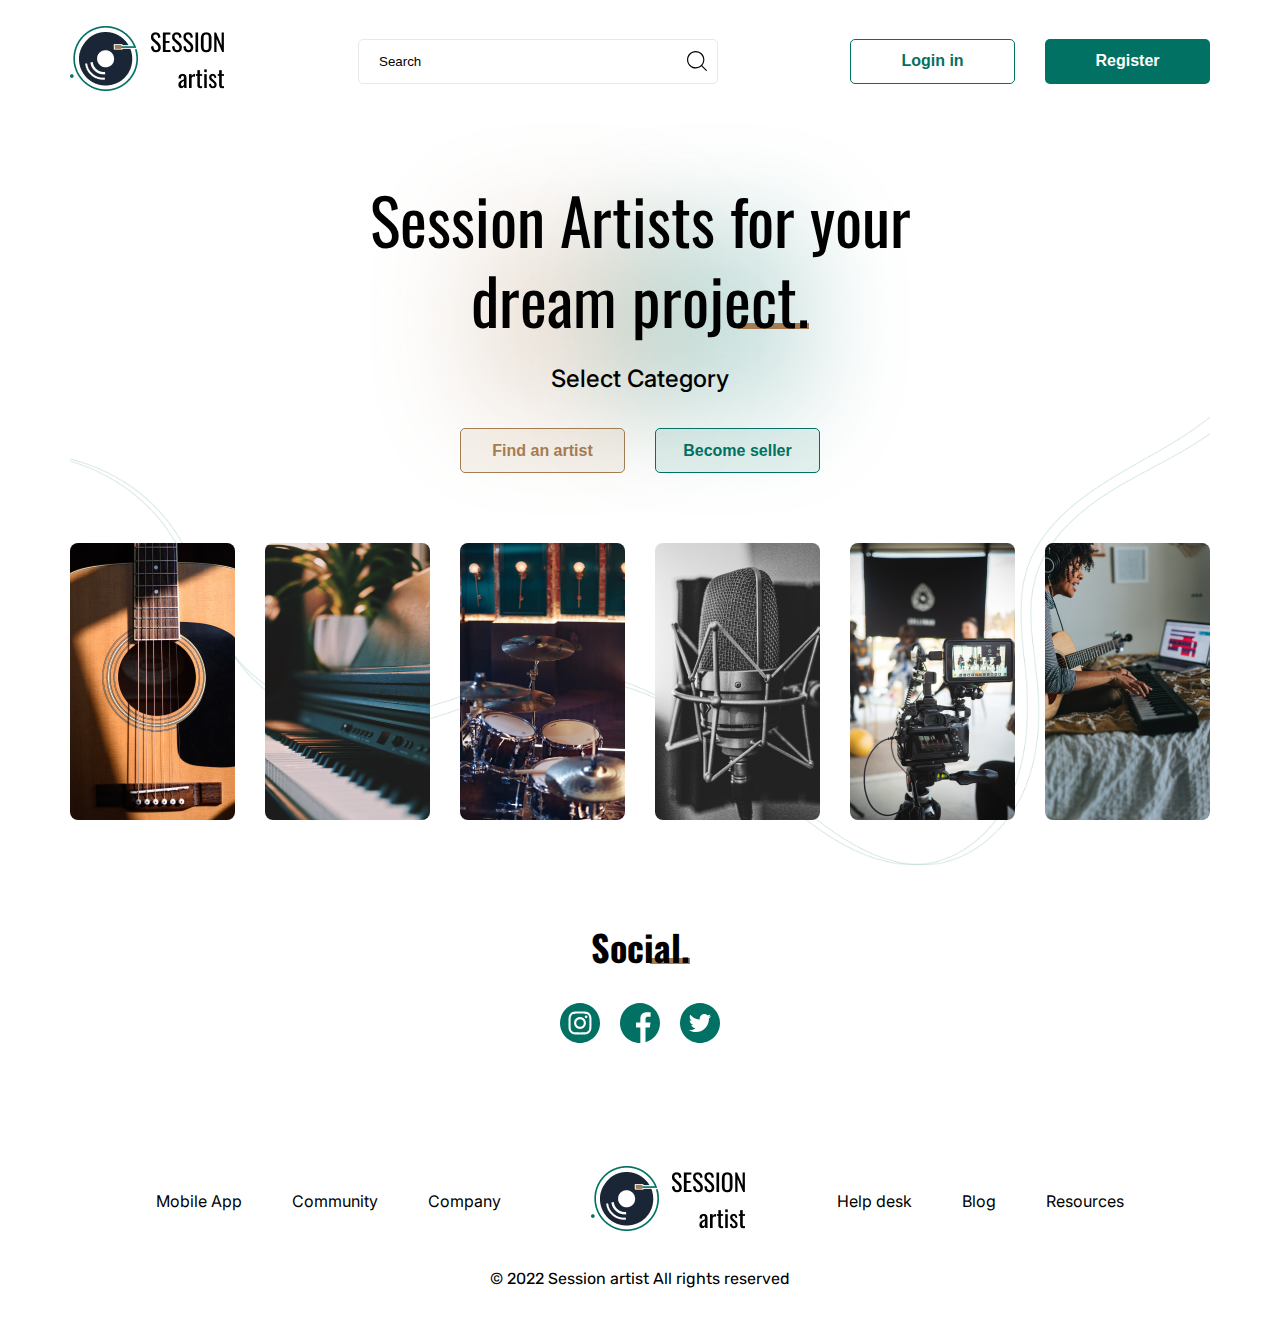
==== commit 2bfc5e57: "new page, changed styled" ====
--- a/index.html
+++ b/index.html
@@ -43,7 +43,7 @@
 
             <ul class="offer__list">
                 <li class="offer__item"><img src="./images/categories/guitar.png" alt="guitar" />
-                    <a href="guitarists.html" class="offer__item-popup">Guitar.</a>
+                    <a href="list.html" class="offer__item-popup">Guitar.</a>
                 </li>
                 <li class="offer__item"><img src="./images/categories/piano.png" alt="piano" />
                     <div class="offer__item-popup">Piano.</div>
--- a/css/style.css
+++ b/css/style.css
@@ -58,7 +58,7 @@
   justify-content: flex-start;
   align-items: center;
   width: 100%;
-  max-width: 1440px;
+  max-width: 1200px;
   margin: 0 auto;
   padding: 0 30px;
   box-sizing: border-box;
@@ -67,6 +67,23 @@
   min-height: 100%;
   display: flex;
   flex-direction: column;
+}
+
+.link-button {
+  display: flex;
+  align-items: center;
+  justify-content: center;
+  min-height: 45px;
+  min-width: 134px;
+  font-weight: 500;
+  font-size: 18px;
+  border-radius: 5px;
+  cursor: pointer;
+  transition: 0.25s;
+  background-color: var(--main-bg-color);
+  border: none;
+  border-radius: 5px;
+  color: var(--white-text-color);
 }
 
 .button {
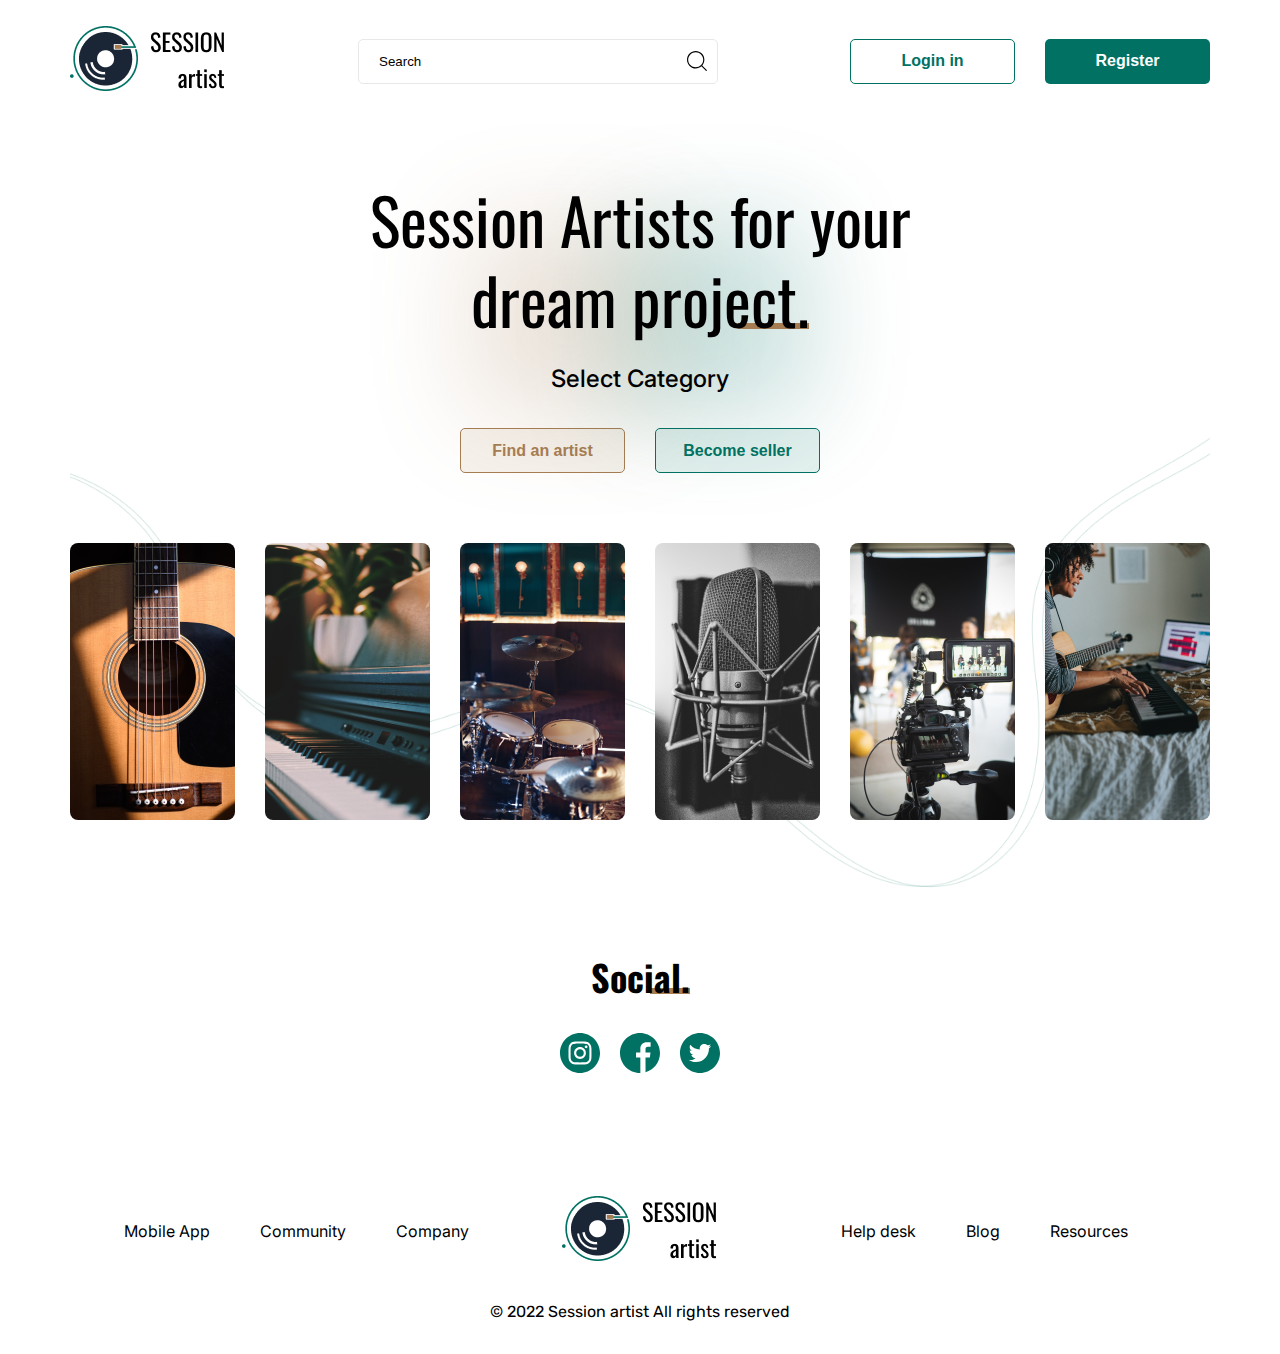
==== commit fd5fce83: "adaptive" ====
--- a/index.html
+++ b/index.html
@@ -1,134 +1,229 @@
 <!DOCTYPE html>
 <html lang="ru">
-
-<head>
-    <meta charset="utf-8">
-    <meta http-equiv="X-UA-Compatible" content="IE=edge">
-    <meta name="viewport" content="width=device-width, initial-scale=1.0">
-    <link href="./css/style.css" rel="stylesheet">
+  <head>
+    <meta charset="utf-8" />
+    <meta http-equiv="X-UA-Compatible" content="IE=edge" />
+    <meta name="viewport" content="width=device-width, initial-scale=1.0" />
+    <link href="./css/style.css" rel="stylesheet" />
+    <link href="./css/tablet.css" rel="stylesheet" />
+    <link href="./css/mobile.css" rel="stylesheet" />
     <title>Session Artist</title>
-</head>
-
-<body>
+  </head>
+
+  <body>
     <div class="container">
-        <header>
+      <header>
+        <div class="search-mobile">
+          <svg
+            width="20"
+            height="20"
+            viewBox="0 0 20 20"
+            fill="none"
+            xmlns="http://www.w3.org/2000/svg"
+          >
+            <path
+              d="M19.7256 18.9889L15.2097 14.4538C16.5957 12.8665 17.3604 10.8581 17.3604 8.72728C17.3604 6.40138 16.4584 4.21493 14.8209 2.57041C13.1834 0.925893 11.0062 0.0200195 8.69023 0.0200195C6.37422 0.0200195 4.19708 0.925893 2.55956 2.57041C0.922038 4.21493 0.0200195 6.40138 0.0200195 8.72728C0.0200195 11.0532 0.922038 13.2396 2.55956 14.8842C4.19708 16.5287 6.37422 17.4345 8.69023 17.4345C10.812 17.4345 12.8118 16.6665 14.3923 15.2746L18.9082 19.8098C19.0211 19.9231 19.169 19.9798 19.3169 19.9798C19.4648 19.9798 19.6127 19.9231 19.7256 19.8098C19.9513 19.583 19.9513 19.2157 19.7256 18.9889ZM3.3769 14.0633C1.95783 12.6379 1.17605 10.7428 1.17605 8.72728C1.17605 6.71175 1.95783 4.81667 3.3769 3.39125C4.79626 1.96612 6.68327 1.18099 8.69023 1.18099C10.6972 1.18099 12.5842 1.96612 14.0036 3.39125C15.4226 4.81667 16.2044 6.71175 16.2044 8.72728C16.2044 10.7428 15.4226 12.6379 14.0036 14.0633C12.5842 15.4885 10.6972 16.2736 8.69023 16.2736C6.68327 16.2736 4.79626 15.4885 3.3769 14.0633Z"
+              fill="black"
+            />
+          </svg>
+        </div>
+
+        <a class="header-logo" href="/"
+          ><img src="./images/logo.png" alt="logo"
+        /></a>
+
+        <div class="search-block">
+          <svg
+            width="20"
+            height="20"
+            viewBox="0 0 20 20"
+            fill="none"
+            xmlns="http://www.w3.org/2000/svg"
+          >
+            <path
+              d="M19.7256 18.9889L15.2097 14.4538C16.5957 12.8665 17.3604 10.8581 17.3604 8.72728C17.3604 6.40138 16.4584 4.21493 14.8209 2.57041C13.1834 0.925893 11.0062 0.0200195 8.69023 0.0200195C6.37422 0.0200195 4.19708 0.925893 2.55956 2.57041C0.922038 4.21493 0.0200195 6.40138 0.0200195 8.72728C0.0200195 11.0532 0.922038 13.2396 2.55956 14.8842C4.19708 16.5287 6.37422 17.4345 8.69023 17.4345C10.812 17.4345 12.8118 16.6665 14.3923 15.2746L18.9082 19.8098C19.0211 19.9231 19.169 19.9798 19.3169 19.9798C19.4648 19.9798 19.6127 19.9231 19.7256 19.8098C19.9513 19.583 19.9513 19.2157 19.7256 18.9889ZM3.3769 14.0633C1.95783 12.6379 1.17605 10.7428 1.17605 8.72728C1.17605 6.71175 1.95783 4.81667 3.3769 3.39125C4.79626 1.96612 6.68327 1.18099 8.69023 1.18099C10.6972 1.18099 12.5842 1.96612 14.0036 3.39125C15.4226 4.81667 16.2044 6.71175 16.2044 8.72728C16.2044 10.7428 15.4226 12.6379 14.0036 14.0633C12.5842 15.4885 10.6972 16.2736 8.69023 16.2736C6.68327 16.2736 4.79626 15.4885 3.3769 14.0633Z"
+              fill="black"
+            />
+          </svg>
+          <input
+            class="search-block__input"
+            placeholder="Search"
+            type="Search"
+            id="site-search"
+            name="q"
+          />
+        </div>
+
+        <div class="burger">
+          <svg
+            width="20"
+            height="20"
+            viewBox="0 0 20 20"
+            fill="none"
+            xmlns="http://www.w3.org/2000/svg"
+          >
+            <path
+              d="M19.2188 9.21875H0.78125C0.349766 9.21875 0 9.56852 0 10C0 10.4315 0.349766 10.7812 0.78125 10.7812H19.2188C19.6502 10.7812 20 10.4315 20 10C20 9.56852 19.6502 9.21875 19.2188 9.21875Z"
+              fill="black"
+            />
+            <path
+              d="M19.2188 2.96875H0.78125C0.349766 2.96875 0 3.31852 0 3.75C0 4.18148 0.349766 4.53125 0.78125 4.53125H19.2188C19.6502 4.53125 20 4.18148 20 3.75C20 3.31852 19.6502 2.96875 19.2188 2.96875Z"
+              fill="black"
+            />
+            <path
+              d="M19.2188 15.4688H0.78125C0.349766 15.4688 0 15.8185 0 16.25C0 16.6815 0.349766 17.0312 0.78125 17.0312H19.2188C19.6502 17.0312 20 16.6815 20 16.25C20 15.8185 19.6502 15.4688 19.2188 15.4688Z"
+              fill="black"
+            />
+          </svg>
+        </div>
+
+        <div class="actions">
+          <button class="button-green-border">Login in</button>
+          <button class="button">Register</button>
+        </div>
+      </header>
+
+      <main class="offer">
+        <div class="offer__info">
+          <h1 class="offer__title">
+            Session Artists for your dream
+            <div class="offer__title_wrap">project.</div>
+          </h1>
+          <span class="offer__description">Select Category</span>
+        </div>
+
+        <div class="actions">
+          <button class="button-brown">Find an artist</button>
+          <button class="button-green-border-light">Become seller</button>
+        </div>
+
+        <ul class="offer__list">
+          <li class="offer__item">
+            <img src="./images/categories/guitar.png" alt="guitar" />
+            <a href="list.html" class="offer__item-popup">Guitar.</a>
+          </li>
+          <li class="offer__item">
+            <img src="./images/categories/piano.png" alt="piano" />
+            <div class="offer__item-popup">Piano.</div>
+          </li>
+          <li class="offer__item">
+            <img src="./images/categories/drums.png" alt="drums" />
+            <div class="offer__item-popup">Drums.</div>
+          </li>
+          <li class="offer__item">
+            <img src="./images/categories/vocal.png" alt="vocal" />
+            <div class="offer__item-popup">Vocal.</div>
+          </li>
+          <li class="offer__item">
+            <img src="./images/categories/video.png" alt="video" />
+            <div class="offer__item-popup">Video.</div>
+          </li>
+          <li class="offer__item">
+            <img src="./images/categories/recorder.png" alt="recorder" />
+            <div class="offer__item-popup">Recorder.</div>
+          </li>
+        </ul>
+
+        <div class="social">
+          <h2 class="social__title">
+            <div class="social__title_wrap">Social.</div>
+          </h2>
+          <ul class="social__list">
+            <li class="social__item">
+              <a href="#"
+                ><svg
+                  width="40"
+                  height="40"
+                  viewBox="0 0 40 40"
+                  fill="none"
+                  xmlns="http://www.w3.org/2000/svg"
+                >
+                  <g clip-path="url(#clip0_19_472)">
+                    <path
+                      d="M23.8281 20C23.8281 22.1143 22.1143 23.8281 20 23.8281C17.8857 23.8281 16.1719 22.1143 16.1719 20C16.1719 17.8857 17.8857 16.1719 20 16.1719C22.1143 16.1719 23.8281 17.8857 23.8281 20Z"
+                      fill="#007163"
+                    />
+                    <path
+                      d="M28.9526 13.2269C28.7686 12.7282 28.475 12.2769 28.0936 11.9064C27.7231 11.5249 27.272 11.2313 26.7731 11.0473C26.3684 10.8901 25.7605 10.7031 24.6408 10.6521C23.4296 10.5969 23.0664 10.585 20 10.585C16.9333 10.585 16.5701 10.5966 15.3592 10.6518C14.2395 10.7031 13.6313 10.8901 13.2269 11.0473C12.728 11.2313 12.2766 11.5249 11.9064 11.9064C11.525 12.2769 11.2314 12.7279 11.0471 13.2269C10.8899 13.6315 10.7028 14.2397 10.6519 15.3594C10.5966 16.5704 10.5847 16.9335 10.5847 20.0002C10.5847 23.0667 10.5966 23.4298 10.6519 24.6411C10.7028 25.7607 10.8899 26.3687 11.0471 26.7733C11.2314 27.2723 11.5247 27.7233 11.9061 28.0938C12.2766 28.4753 12.7277 28.7689 13.2266 28.9529C13.6313 29.1104 14.2395 29.2974 15.3592 29.3484C16.5701 29.4036 16.933 29.4152 19.9997 29.4152C23.0667 29.4152 23.4299 29.4036 24.6405 29.3484C25.7602 29.2974 26.3684 29.1104 26.7731 28.9529C27.7747 28.5665 28.5663 27.7749 28.9526 26.7733C29.1098 26.3687 29.2969 25.7607 29.3481 24.6411C29.4034 23.4298 29.415 23.0667 29.415 20.0002C29.415 16.9335 29.4034 16.5704 29.3481 15.3594C29.2972 14.2397 29.1101 13.6315 28.9526 13.2269ZM20 25.8972C16.7429 25.8972 14.1025 23.2571 14.1025 19.9999C14.1025 16.7428 16.7429 14.1027 20 14.1027C23.2568 14.1027 25.8972 16.7428 25.8972 19.9999C25.8972 23.2571 23.2568 25.8972 20 25.8972ZM26.1304 15.2477C25.3693 15.2477 24.7522 14.6307 24.7522 13.8696C24.7522 13.1085 25.3693 12.4914 26.1304 12.4914C26.8915 12.4914 27.5085 13.1085 27.5085 13.8696C27.5082 14.6307 26.8915 15.2477 26.1304 15.2477Z"
+                      fill="#007163"
+                    />
+                    <path
+                      d="M20 0C8.95599 0 0 8.95599 0 20C0 31.044 8.95599 40 20 40C31.044 40 40 31.044 40 20C40 8.95599 31.044 0 20 0ZM31.4151 24.7348C31.3596 25.9573 31.1652 26.792 30.8813 27.5226C30.2847 29.0652 29.0652 30.2847 27.5226 30.8813C26.7923 31.1652 25.9573 31.3593 24.7351 31.4151C23.5104 31.4709 23.1192 31.4844 20.0003 31.4844C16.8811 31.4844 16.4902 31.4709 15.2652 31.4151C14.043 31.3593 13.208 31.1652 12.4777 30.8813C11.7111 30.593 11.0172 30.141 10.4434 29.5566C9.85931 28.9832 9.40735 28.2889 9.11896 27.5226C8.83514 26.7923 8.64075 25.9573 8.58521 24.7351C8.52875 23.5101 8.51562 23.1189 8.51562 20C8.51562 16.8811 8.52875 16.4899 8.5849 15.2652C8.64044 14.0427 8.83453 13.208 9.11835 12.4774C9.40674 11.7111 9.85901 11.0168 10.4434 10.4434C11.0168 9.85901 11.7111 9.40704 12.4774 9.11865C13.208 8.83484 14.0427 8.64075 15.2652 8.5849C16.4899 8.52905 16.8811 8.51562 20 8.51562C23.1189 8.51562 23.5101 8.52905 24.7348 8.58521C25.9573 8.64075 26.792 8.83484 27.5226 9.11835C28.2889 9.40674 28.9832 9.85901 29.5569 10.4434C30.141 11.0172 30.5933 11.7111 30.8813 12.4774C31.1655 13.208 31.3596 14.0427 31.4154 15.2652C31.4713 16.4899 31.4844 16.8811 31.4844 20C31.4844 23.1189 31.4713 23.5101 31.4151 24.7348Z"
+                      fill="#007163"
+                    />
+                  </g>
+                  <defs>
+                    <clipPath id="clip0_19_472">
+                      <rect width="40" height="40" fill="white" />
+                    </clipPath>
+                  </defs>
+                </svg>
+              </a>
+            </li>
+            <li class="social__item">
+              <a href="#">
+                <svg
+                  width="40"
+                  height="40"
+                  viewBox="0 0 40 40"
+                  fill="none"
+                  xmlns="http://www.w3.org/2000/svg"
+                >
+                  <g clip-path="url(#clip0_21_476)">
+                    <path
+                      d="M40 20C40 8.95312 31.0469 0 20 0C8.95312 0 0 8.95312 0 20C0 31.0469 8.95312 40 20 40C20.1172 40 20.2344 40 20.3516 39.9922V24.4297H16.0547V19.4219H20.3516V15.7344C20.3516 11.4609 22.9609 9.13281 26.7734 9.13281C28.6016 9.13281 30.1719 9.26562 30.625 9.32812V13.7969H28C25.9297 13.7969 25.5234 14.7812 25.5234 16.2266V19.4141H30.4844L29.8359 24.4219H25.5234V39.2266C33.8828 36.8281 40 29.1328 40 20Z"
+                      fill="#007163"
+                    />
+                  </g>
+                  <defs>
+                    <clipPath id="clip0_21_476">
+                      <rect width="40" height="40" fill="white" />
+                    </clipPath>
+                  </defs>
+                </svg>
+              </a>
+            </li>
+            <li class="social__item">
+              <a href="#"
+                ><svg
+                  width="40"
+                  height="40"
+                  viewBox="0 0 40 40"
+                  fill="none"
+                  xmlns="http://www.w3.org/2000/svg"
+                >
+                  <path
+                    d="M20 0C8.97204 0 0 8.97204 0 20C0 31.0271 8.97204 40 20 40C31.0271 40 40 31.0271 40 20C40 8.97204 31.0288 0 20 0ZM28.9221 15.4225C28.931 15.6207 28.9358 15.8205 28.9358 16.0203C28.9358 22.1034 24.3068 29.1154 15.8374 29.1154C13.2377 29.1154 10.8177 28.3558 8.78112 27.0491C9.14122 27.0918 9.50777 27.1135 9.87916 27.1135C12.0366 27.1135 14.0208 26.3772 15.5966 25.143C13.5825 25.1059 11.8819 23.7751 11.2962 21.9455C11.5766 21.9987 11.8658 22.0285 12.1614 22.0285C12.5812 22.0285 12.9888 21.9737 13.3747 21.8682C11.2688 21.4461 9.68259 19.5859 9.68259 17.3544C9.68259 17.3351 9.68259 17.3149 9.6834 17.2964C10.3037 17.6404 11.0135 17.8482 11.7675 17.8716C10.5333 17.0474 9.72045 15.6376 9.72045 14.0409C9.72045 13.1966 9.94683 12.4055 10.3432 11.7256C12.6126 14.5114 16.0058 16.3433 19.8308 16.5367C19.7519 16.1991 19.7124 15.8487 19.7124 15.487C19.7124 12.9453 21.7731 10.8837 24.3148 10.8837C25.6392 10.8837 26.834 11.4428 27.675 12.3371C28.7247 12.1308 29.7076 11.749 30.5994 11.2197C30.253 12.2952 29.5255 13.1966 28.5725 13.767C29.5045 13.6558 30.3939 13.4093 31.2165 13.0428C30.6026 13.9644 29.822 14.7756 28.9221 15.4225Z"
+                    fill="#007163"
+                  />
+                </svg>
+              </a>
+            </li>
+          </ul>
+        </div>
+      </main>
+
+      <footer>
+        <div class="footer">
+          <ul>
+            <li class="footer__nav-item"><a href="#">Mobile App</a></li>
+            <li class="footer__nav-item"><a href="#">Community</a></li>
+            <li class="footer__nav-item"><a href="#">Company</a></li>
+          </ul>
+
+          <div class="footer__logo">
             <a href="/"><img src="./images/logo.png" alt="logo" /></a>
-
-            <div class="search-block">
-                <svg width="20" height="20" viewBox="0 0 20 20" fill="none" xmlns="http://www.w3.org/2000/svg">
-                    <path
-                        d="M19.7256 18.9889L15.2097 14.4538C16.5957 12.8665 17.3604 10.8581 17.3604 8.72728C17.3604 6.40138 16.4584 4.21493 14.8209 2.57041C13.1834 0.925893 11.0062 0.0200195 8.69023 0.0200195C6.37422 0.0200195 4.19708 0.925893 2.55956 2.57041C0.922038 4.21493 0.0200195 6.40138 0.0200195 8.72728C0.0200195 11.0532 0.922038 13.2396 2.55956 14.8842C4.19708 16.5287 6.37422 17.4345 8.69023 17.4345C10.812 17.4345 12.8118 16.6665 14.3923 15.2746L18.9082 19.8098C19.0211 19.9231 19.169 19.9798 19.3169 19.9798C19.4648 19.9798 19.6127 19.9231 19.7256 19.8098C19.9513 19.583 19.9513 19.2157 19.7256 18.9889ZM3.3769 14.0633C1.95783 12.6379 1.17605 10.7428 1.17605 8.72728C1.17605 6.71175 1.95783 4.81667 3.3769 3.39125C4.79626 1.96612 6.68327 1.18099 8.69023 1.18099C10.6972 1.18099 12.5842 1.96612 14.0036 3.39125C15.4226 4.81667 16.2044 6.71175 16.2044 8.72728C16.2044 10.7428 15.4226 12.6379 14.0036 14.0633C12.5842 15.4885 10.6972 16.2736 8.69023 16.2736C6.68327 16.2736 4.79626 15.4885 3.3769 14.0633Z"
-                        fill="black" />
-                </svg>
-                <input class="search-block__input" placeholder="Search" type="Search" id="site-search" name="q">
-            </div>
-
-            <div class="actions">
-                <button class="button-green-border">Login in</button>
-                <button class="button">Register</button>
-            </div>
-        </header>
-
-        <main class="offer">
-            <div class="offer__info">
-                <h1 class="offer__title">Session Artists for your
-                    dream <span class="offer__title_wrap line">project.</span></h1>
-                <span class="offer__description">Select Category</span>
-            </div>
-
-            <div class="actions">
-                <button class="button-brown">Find an artist</button>
-                <button class="button-green-border-light">Become seller</button>
-            </div>
-
-            <ul class="offer__list">
-                <li class="offer__item"><img src="./images/categories/guitar.png" alt="guitar" />
-                    <a href="list.html" class="offer__item-popup">Guitar.</a>
-                </li>
-                <li class="offer__item"><img src="./images/categories/piano.png" alt="piano" />
-                    <div class="offer__item-popup">Piano.</div>
-                </li>
-                <li class="offer__item"><img src="./images/categories/drums.png" alt="drums" />
-                    <div class="offer__item-popup">Drums.</div>
-                </li>
-                <li class="offer__item"><img src="./images/categories/vocal.png" alt="vocal" />
-                    <div class="offer__item-popup">Vocal.</div>
-                </li>
-                <li class="offer__item"><img src="./images/categories/video.png" alt="video" />
-                    <div class="offer__item-popup">Video.</div>
-                </li>
-                <li class="offer__item"><img src="./images/categories/recorder.png" alt="recorder" />
-                    <div class="offer__item-popup">Recorder.</div>
-                </li>
-            </ul>
-
-            <div class="social">
-                <h2 class="social__title">
-                    <div class="social__title_wrap">Social.</div>
-                </h2>
-                <ul class="social__list">
-                    <li class="social__item">
-                        <a href="#"><svg width="40" height="40" viewBox="0 0 40 40" fill="none"
-                                xmlns="http://www.w3.org/2000/svg">
-                                <g clip-path="url(#clip0_19_472)">
-                                    <path
-                                        d="M23.8281 20C23.8281 22.1143 22.1143 23.8281 20 23.8281C17.8857 23.8281 16.1719 22.1143 16.1719 20C16.1719 17.8857 17.8857 16.1719 20 16.1719C22.1143 16.1719 23.8281 17.8857 23.8281 20Z"
-                                        fill="#007163" />
-                                    <path
-                                        d="M28.9526 13.2269C28.7686 12.7282 28.475 12.2769 28.0936 11.9064C27.7231 11.5249 27.272 11.2313 26.7731 11.0473C26.3684 10.8901 25.7605 10.7031 24.6408 10.6521C23.4296 10.5969 23.0664 10.585 20 10.585C16.9333 10.585 16.5701 10.5966 15.3592 10.6518C14.2395 10.7031 13.6313 10.8901 13.2269 11.0473C12.728 11.2313 12.2766 11.5249 11.9064 11.9064C11.525 12.2769 11.2314 12.7279 11.0471 13.2269C10.8899 13.6315 10.7028 14.2397 10.6519 15.3594C10.5966 16.5704 10.5847 16.9335 10.5847 20.0002C10.5847 23.0667 10.5966 23.4298 10.6519 24.6411C10.7028 25.7607 10.8899 26.3687 11.0471 26.7733C11.2314 27.2723 11.5247 27.7233 11.9061 28.0938C12.2766 28.4753 12.7277 28.7689 13.2266 28.9529C13.6313 29.1104 14.2395 29.2974 15.3592 29.3484C16.5701 29.4036 16.933 29.4152 19.9997 29.4152C23.0667 29.4152 23.4299 29.4036 24.6405 29.3484C25.7602 29.2974 26.3684 29.1104 26.7731 28.9529C27.7747 28.5665 28.5663 27.7749 28.9526 26.7733C29.1098 26.3687 29.2969 25.7607 29.3481 24.6411C29.4034 23.4298 29.415 23.0667 29.415 20.0002C29.415 16.9335 29.4034 16.5704 29.3481 15.3594C29.2972 14.2397 29.1101 13.6315 28.9526 13.2269ZM20 25.8972C16.7429 25.8972 14.1025 23.2571 14.1025 19.9999C14.1025 16.7428 16.7429 14.1027 20 14.1027C23.2568 14.1027 25.8972 16.7428 25.8972 19.9999C25.8972 23.2571 23.2568 25.8972 20 25.8972ZM26.1304 15.2477C25.3693 15.2477 24.7522 14.6307 24.7522 13.8696C24.7522 13.1085 25.3693 12.4914 26.1304 12.4914C26.8915 12.4914 27.5085 13.1085 27.5085 13.8696C27.5082 14.6307 26.8915 15.2477 26.1304 15.2477Z"
-                                        fill="#007163" />
-                                    <path
-                                        d="M20 0C8.95599 0 0 8.95599 0 20C0 31.044 8.95599 40 20 40C31.044 40 40 31.044 40 20C40 8.95599 31.044 0 20 0ZM31.4151 24.7348C31.3596 25.9573 31.1652 26.792 30.8813 27.5226C30.2847 29.0652 29.0652 30.2847 27.5226 30.8813C26.7923 31.1652 25.9573 31.3593 24.7351 31.4151C23.5104 31.4709 23.1192 31.4844 20.0003 31.4844C16.8811 31.4844 16.4902 31.4709 15.2652 31.4151C14.043 31.3593 13.208 31.1652 12.4777 30.8813C11.7111 30.593 11.0172 30.141 10.4434 29.5566C9.85931 28.9832 9.40735 28.2889 9.11896 27.5226C8.83514 26.7923 8.64075 25.9573 8.58521 24.7351C8.52875 23.5101 8.51562 23.1189 8.51562 20C8.51562 16.8811 8.52875 16.4899 8.5849 15.2652C8.64044 14.0427 8.83453 13.208 9.11835 12.4774C9.40674 11.7111 9.85901 11.0168 10.4434 10.4434C11.0168 9.85901 11.7111 9.40704 12.4774 9.11865C13.208 8.83484 14.0427 8.64075 15.2652 8.5849C16.4899 8.52905 16.8811 8.51562 20 8.51562C23.1189 8.51562 23.5101 8.52905 24.7348 8.58521C25.9573 8.64075 26.792 8.83484 27.5226 9.11835C28.2889 9.40674 28.9832 9.85901 29.5569 10.4434C30.141 11.0172 30.5933 11.7111 30.8813 12.4774C31.1655 13.208 31.3596 14.0427 31.4154 15.2652C31.4713 16.4899 31.4844 16.8811 31.4844 20C31.4844 23.1189 31.4713 23.5101 31.4151 24.7348Z"
-                                        fill="#007163" />
-                                </g>
-                                <defs>
-                                    <clipPath id="clip0_19_472">
-                                        <rect width="40" height="40" fill="white" />
-                                    </clipPath>
-                                </defs>
-                            </svg>
-                        </a></li>
-                    <li class="social__item"> <a href="#"><svg width="40" height="40" viewBox="0 0 40 40" fill="none"
-                                xmlns="http://www.w3.org/2000/svg">
-                                <g clip-path="url(#clip0_21_476)">
-                                    <path
-                                        d="M40 20C40 8.95312 31.0469 0 20 0C8.95312 0 0 8.95312 0 20C0 31.0469 8.95312 40 20 40C20.1172 40 20.2344 40 20.3516 39.9922V24.4297H16.0547V19.4219H20.3516V15.7344C20.3516 11.4609 22.9609 9.13281 26.7734 9.13281C28.6016 9.13281 30.1719 9.26562 30.625 9.32812V13.7969H28C25.9297 13.7969 25.5234 14.7812 25.5234 16.2266V19.4141H30.4844L29.8359 24.4219H25.5234V39.2266C33.8828 36.8281 40 29.1328 40 20Z"
-                                        fill="#007163" />
-                                </g>
-                                <defs>
-                                    <clipPath id="clip0_21_476">
-                                        <rect width="40" height="40" fill="white" />
-                                    </clipPath>
-                                </defs>
-                            </svg></a></li>
-                    <li class="social__item"> <a href="#"><svg width="40" height="40" viewBox="0 0 40 40" fill="none"
-                                xmlns="http://www.w3.org/2000/svg">
-                                <path
-                                    d="M20 0C8.97204 0 0 8.97204 0 20C0 31.0271 8.97204 40 20 40C31.0271 40 40 31.0271 40 20C40 8.97204 31.0288 0 20 0ZM28.9221 15.4225C28.931 15.6207 28.9358 15.8205 28.9358 16.0203C28.9358 22.1034 24.3068 29.1154 15.8374 29.1154C13.2377 29.1154 10.8177 28.3558 8.78112 27.0491C9.14122 27.0918 9.50777 27.1135 9.87916 27.1135C12.0366 27.1135 14.0208 26.3772 15.5966 25.143C13.5825 25.1059 11.8819 23.7751 11.2962 21.9455C11.5766 21.9987 11.8658 22.0285 12.1614 22.0285C12.5812 22.0285 12.9888 21.9737 13.3747 21.8682C11.2688 21.4461 9.68259 19.5859 9.68259 17.3544C9.68259 17.3351 9.68259 17.3149 9.6834 17.2964C10.3037 17.6404 11.0135 17.8482 11.7675 17.8716C10.5333 17.0474 9.72045 15.6376 9.72045 14.0409C9.72045 13.1966 9.94683 12.4055 10.3432 11.7256C12.6126 14.5114 16.0058 16.3433 19.8308 16.5367C19.7519 16.1991 19.7124 15.8487 19.7124 15.487C19.7124 12.9453 21.7731 10.8837 24.3148 10.8837C25.6392 10.8837 26.834 11.4428 27.675 12.3371C28.7247 12.1308 29.7076 11.749 30.5994 11.2197C30.253 12.2952 29.5255 13.1966 28.5725 13.767C29.5045 13.6558 30.3939 13.4093 31.2165 13.0428C30.6026 13.9644 29.822 14.7756 28.9221 15.4225Z"
-                                    fill="#007163" />
-                            </svg>
-                        </a>
-                    </li>
-                </ul>
-            </div>
-        </main>
-
-        <footer>
-            <ul>
-                <li class="footer__nav-item"><a href="#">Mobile App</a></li>
-                <li class="footer__nav-item"><a href="#">Community</a></li>
-                <li class="footer__nav-item"><a href="#">Company</a></li>
-                <li class="footer__logo">
-                    <a href="/"><img src="./images/logo.png" alt="logo" /></a>
-                </li>
-                <li class="footer__nav-item"><a href="#">Help desk</a></li>
-                <li class="footer__nav-item"><a href="#">Blog</a></li>
-                <li class="footer__nav-item"><a href="#">Resources</a></li>
-            </ul>
-
-            <div class="copy">© 2022 Session artist All rights reserved</div>
-        </footer>
+          </div>
+
+          <ul>
+            <li class="footer__nav-item"><a href="#">Help desk</a></li>
+            <li class="footer__nav-item"><a href="#">Blog</a></li>
+            <li class="footer__nav-item"><a href="#">Resources</a></li>
+          </ul>
+        </div>
+
+        <div class="copy">© 2022 Session artist All rights reserved</div>
+      </footer>
     </div>
-</body>
-
-</html>+  </body>
+</html>
--- a/css/style.css
+++ b/css/style.css
@@ -52,6 +52,14 @@
   flex: 1 1 auto;
 }
 
+.search-mobile {
+  display: none;
+}
+
+.burger {
+  display: none;
+}
+
 .container {
   display: flex;
   flex-direction: column;
@@ -86,6 +94,10 @@
   color: var(--white-text-color);
 }
 
+.link-button:hover {
+  background-color: #007163cc;
+}
+
 .button {
   min-height: 45px;
   min-width: 165px;
@@ -162,6 +174,7 @@
   display: flex;
   justify-content: space-between;
   align-items: center;
+  gap: 20px;
   padding: 23px 0px 20px;
 }
 
@@ -230,6 +243,7 @@
 
 .offer__title_wrap {
   position: relative;
+  display: inline;
 }
 
 .offer__title_wrap:before {
@@ -296,6 +310,16 @@
   list-style: none;
   display: flex;
   gap: 30px;
+  overflow: auto;
+  -ms-overflow-style: none;
+  scrollbar-width: none;
+  justify-content: flex-start;
+  padding: 0px 0 30px;
+}
+
+.offer .offer__list::-webkit-scrollbar {
+  width: 0;
+  height: 4px;
 }
 
 .offer .offer__item {
@@ -304,6 +328,7 @@
   border-radius: 8px;
   overflow: hidden;
   cursor: pointer;
+  min-width: 165px;
 }
 
 .offer__item-popup {
@@ -403,7 +428,13 @@
   justify-content: center;
   align-items: center;
   gap: 50px;
-  margin: 0 0 30px;
+}
+
+.footer {
+  display: flex;
+  width: 100%;
+  align-items: center;
+  margin: 0 0 33px;
 }
 
 .footer__nav-item {
@@ -422,3 +453,37 @@
 .copy {
   font-family: "Rubik";
 }
+
+.blur {
+  width: 100%;
+  display: flex;
+  flex-direction: column;
+  position: relative;
+  overflow: hidden;
+}
+
+.blur:after {
+  content: "";
+  display: block;
+  position: absolute;
+  width: 234px;
+  height: 234px;
+  left: -209px;
+  top: 409px;
+  background-color: #007163;
+  opacity: 0.3;
+  filter: blur(50px);
+}
+
+.blur:before {
+  content: "";
+  display: block;
+  position: absolute;
+  width: 234px;
+  height: 234px;
+  right: -209px;
+  top: 50%;
+  background-color: #a67c52;
+  opacity: 0.3;
+  filter: blur(50px);
+}
--- a/css/tablet.css
+++ b/css/tablet.css
@@ -0,0 +1,19 @@
+@media (max-width: 1000px) {
+  .container {
+    padding: 0 20px;
+  }
+
+  header {
+    flex-wrap: wrap;
+  }
+
+  .actions {
+    width: 100%;
+    justify-content: center;
+  }
+
+  footer ul {
+    flex-direction: column;
+    gap: 30px;
+  }
+}
--- a/css/mobile.css
+++ b/css/mobile.css
@@ -0,0 +1,140 @@
+@media (max-width: 600px) {
+  header .actions {
+    display: none;
+  }
+
+  header {
+    flex-wrap: nowrap;
+    padding: 16px 0px 20px;
+  }
+
+  .header-logo img {
+    height: 54px;
+  }
+
+  .search-block {
+    display: none;
+  }
+
+  .search-block__input {
+    display: none;
+  }
+  .search-block svg {
+    display: none;
+  }
+
+  .search-mobile {
+    display: flex;
+  }
+  .burger {
+    display: flex;
+  }
+
+  .offer {
+    padding: 28px 0px 0px;
+    background-size: contain;
+    background-position: top;
+    background-repeat: no-repeat;
+  }
+
+  .offer__info {
+    max-width: 237px;
+  }
+
+  .offer__title_wrap {
+    width: min-content;
+  }
+
+  .offer__title_wrap:before {
+    bottom: 8px;
+  }
+
+  .offer__title {
+    font-size: 28px;
+    margin: 0 0 20px;
+    line-height: 41px;
+  }
+
+  .offer__description {
+    font-size: 18px;
+  }
+  .offer__info:before {
+    width: 100px;
+    height: 100px;
+    filter: blur(25px);
+  }
+
+  .offer__info:after {
+    width: 100px;
+    height: 100px;
+    filter: blur(25px);
+  }
+
+  .offer .offer__list {
+    margin: 23px 0px 50px;
+  }
+
+  .offer .offer__list::-webkit-scrollbar {
+    width: 0;
+    height: 0;
+  }
+
+  .offer .offer__item {
+    min-width: 155px;
+  }
+
+  .social {
+    margin: 0 0 70px;
+  }
+
+  .social__title {
+    font-size: 24px;
+    margin: 0 0 20px;
+  }
+
+  .social__item {
+    width: 30px;
+    height: 30px;
+  }
+
+  .social__item svg {
+    width: 30px;
+    height: 30px;
+  }
+
+  .copy {
+    font-size: 14px;
+  }
+
+  .button-brown {
+    min-height: 40px;
+    min-width: 135px;
+    font-size: 16px;
+  }
+
+  .button-green-border-light {
+    min-height: 40px;
+    min-width: 135px;
+    font-size: 16px;
+  }
+
+  .footer {
+    flex-wrap: wrap;
+  }
+
+  .footer__logo {
+    width: 100%;
+    display: flex;
+    justify-content: center;
+    margin: 0 0 30px;
+  }
+
+  .footer__logo img {
+    height: 54px;
+  }
+
+  footer ul {
+    width: 50%;
+    order: 1;
+  }
+}
